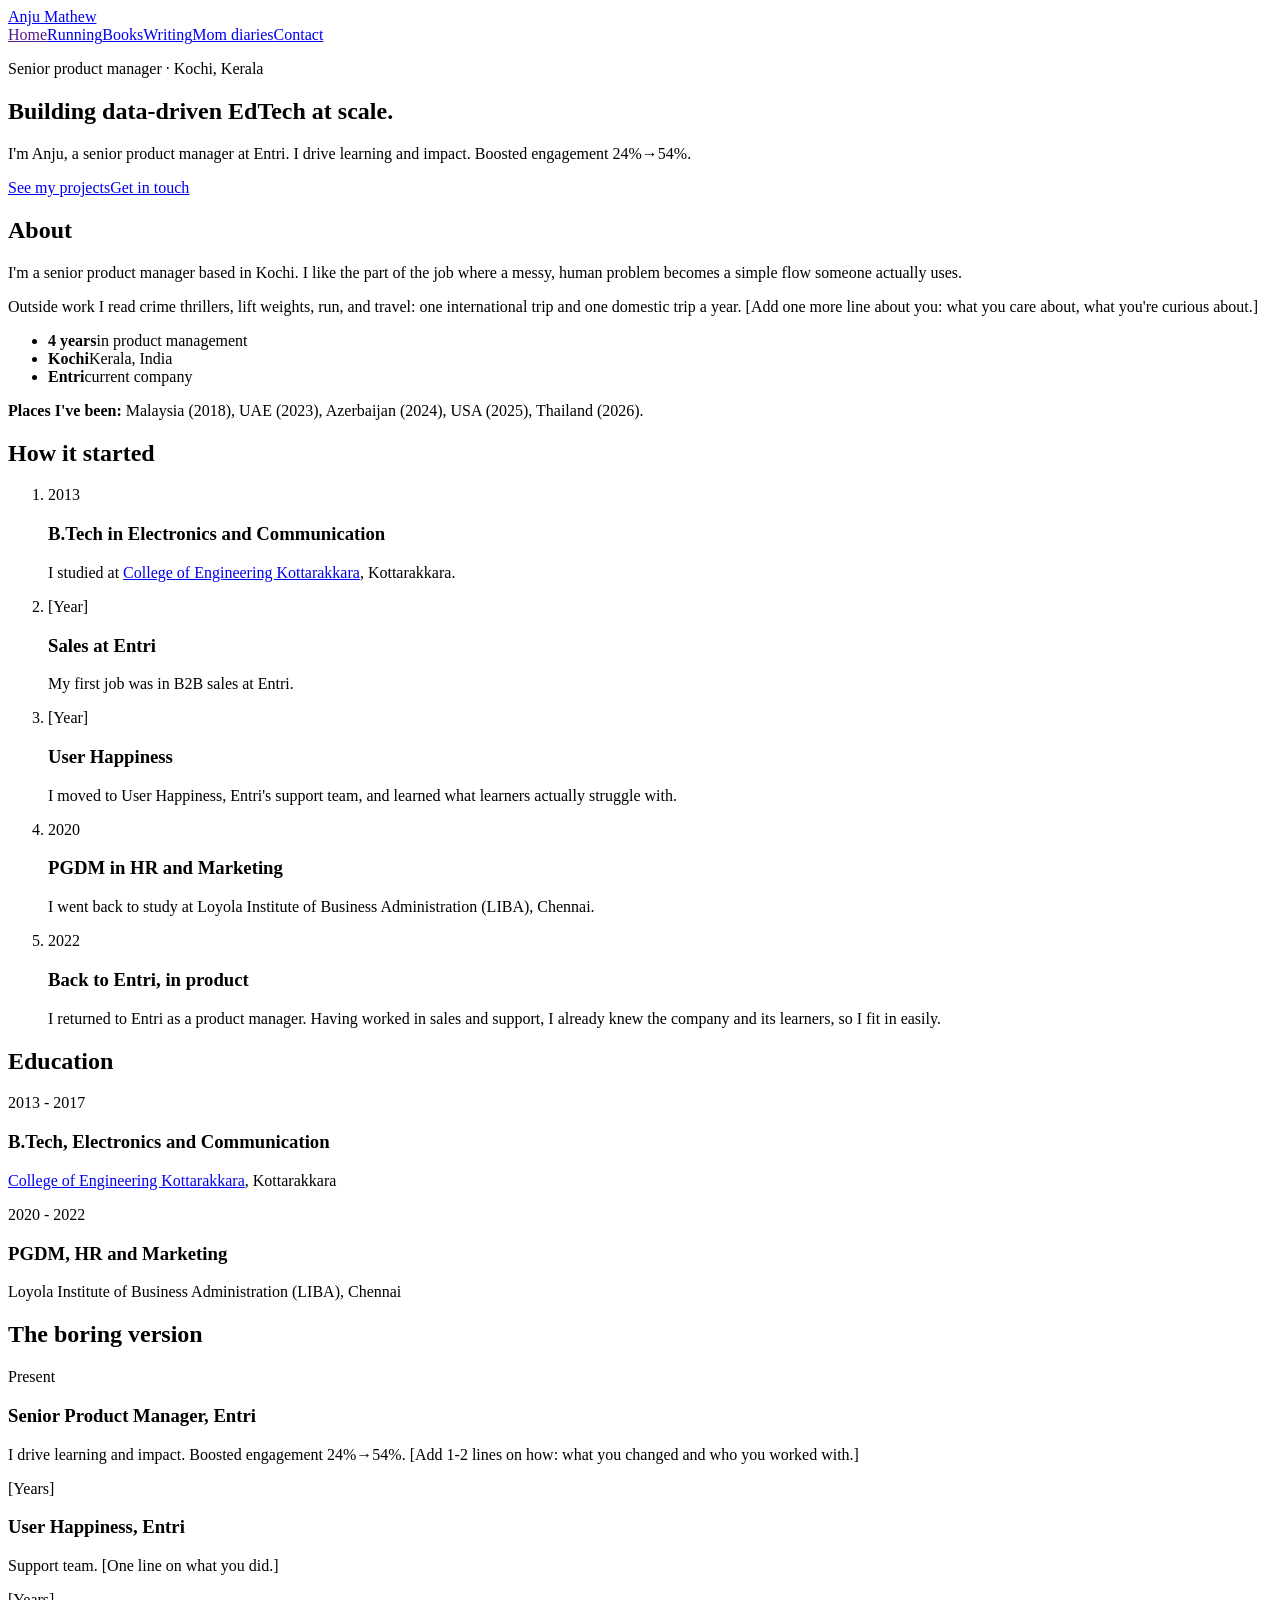
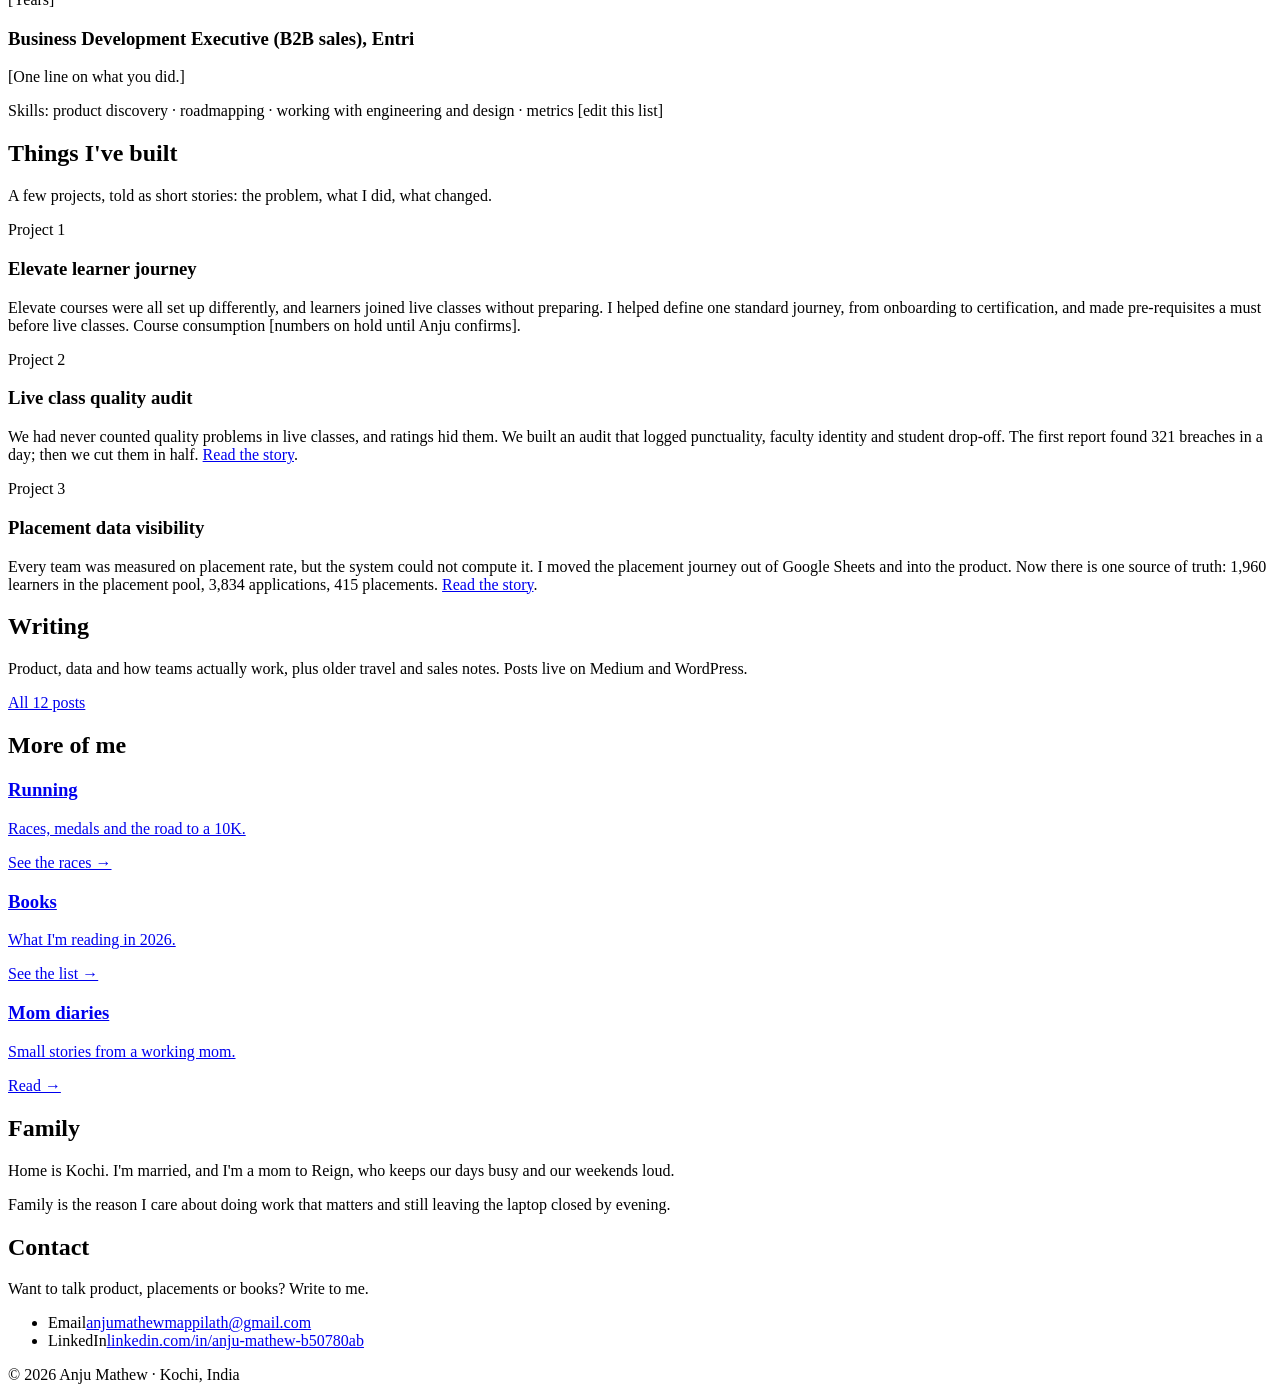
==== index.html @ 40a7db7f "Add initial HTML structure for personal website" ====
<!doctype html>
<html lang="en"><head><meta charset="utf-8">
<meta name="viewport" content="width=device-width,initial-scale=1">
<title>Anju Mathew - Product Manager, Kochi</title>
<meta name="description" content="Anju Mathew is a product manager in Kochi, Kerala, building products around career outcomes and placements.">
<link rel="stylesheet" href="style.css"></head>
<body class="home">
<header class="nav"><a class="logo" href="index.html">Anju Mathew</a>
<nav><a href="" class=on>Home</a><a href="running/">Running</a><a href="books/">Books</a><a href="writing/">Writing</a><a href="diaries/">Mom diaries</a><a href="index.html#contact">Contact</a></nav></header>
<main id="top">
<section class="hero">
<p class="eyebrow">Senior product manager &middot; Kochi, Kerala</p>
<h1>Building data-driven EdTech at scale.</h1>
<p class="lead">I'm Anju, a senior product manager at Entri. I drive learning and impact. Boosted engagement 24%→54%.</p>
<p class="cta"><a class="btn" href="#projects">See my projects</a><a class="btn ghost" href="#contact">Get in touch</a></p>
</section>

<section id="about"><h2>About</h2>
<div class="cols">
<p>I'm a senior product manager based in Kochi. I like the part of the job where a messy, human problem becomes a simple flow someone actually uses.</p>
<p>Outside work I read crime thrillers, lift weights, run, and travel: one international trip and one domestic trip a year. <span class="ph">[Add one more line about you: what you care about, what you're curious about.]</span></p>
</div>
<ul class="facts">
<li><b>4 years</b><span>in product management</span></li>
<li><b>Kochi</b><span>Kerala, India</span></li>
<li><b>Entri</b><span>current company</span></li>
</ul>
<p class="small travel"><b>Places I've been:</b> Malaysia (2018), UAE (2023), Azerbaijan (2024), USA (2025), Thailand (2026).</p></section>

<section id="story"><h2>How it started</h2>
<ol class="timeline">
<li><span class="yr">2013</span><div><h3>B.Tech in Electronics and Communication</h3><p>I studied at <a href="https://cekottarakkara.ihrd.ac.in/" target="_blank" rel="noopener">College of Engineering Kottarakkara</a>, Kottarakkara.</p></div></li>
<li><span class="yr"><span class="ph">[Year]</span></span><div><h3>Sales at Entri</h3><p>My first job was in B2B sales at Entri.</p></div></li>
<li><span class="yr"><span class="ph">[Year]</span></span><div><h3>User Happiness</h3><p>I moved to User Happiness, Entri's support team, and learned what learners actually struggle with.</p></div></li>
<li><span class="yr">2020</span><div><h3>PGDM in HR and Marketing</h3><p>I went back to study at Loyola Institute of Business Administration (LIBA), Chennai.</p></div></li>
<li><span class="yr">2022</span><div><h3>Back to Entri, in product</h3><p>I returned to Entri as a product manager. Having worked in sales and support, I already knew the company and its learners, so I fit in easily.</p></div></li>
</ol></section>

<section id="education"><h2>Education</h2>
<article class="role"><div class="when">2013 - 2017</div><div><h3>B.Tech, Electronics and Communication</h3><p><a href="https://cekottarakkara.ihrd.ac.in/" target="_blank" rel="noopener">College of Engineering Kottarakkara</a>, Kottarakkara</p></div></article>
<article class="role"><div class="when">2020 - 2022</div><div><h3>PGDM, HR and Marketing</h3><p>Loyola Institute of Business Administration (LIBA), Chennai</p></div></article>
</section>

<section id="work"><h2>The boring version</h2>
<article class="role"><div class="when">Present</div>
<div><h3>Senior Product Manager, Entri</h3>
<p>I drive learning and impact. Boosted engagement 24%→54%. <span class="ph">[Add 1-2 lines on how: what you changed and who you worked with.]</span></p></div></article>
<article class="role"><div class="when"><span class="ph">[Years]</span></div>
<div><h3>User Happiness, Entri</h3>
<p>Support team. <span class="ph">[One line on what you did.]</span></p></div></article>
<article class="role"><div class="when"><span class="ph">[Years]</span></div>
<div><h3>Business Development Executive (B2B sales), Entri</h3>
<p><span class="ph">[One line on what you did.]</span></p></div></article>
<p class="small">Skills: product discovery &middot; roadmapping &middot; working with engineering and design &middot; metrics <span class="ph">[edit this list]</span></p>
</section>

<section id="projects"><h2>Things I've built</h2><p class="intro">A few projects, told as short stories: the problem, what I did, what changed.</p>
<div class="cards">
<article class="card"><span class="tag">Project 1</span><h3>Elevate learner journey</h3><p>Elevate courses were all set up differently, and learners joined live classes without preparing. I helped define one standard journey, from onboarding to certification, and made pre-requisites a must before live classes. Course consumption <span class="ph">[numbers on hold until Anju confirms]</span>.</p></article>
<article class="card"><span class="tag">Project 2</span><h3>Live class quality audit</h3><p>We had never counted quality problems in live classes, and ratings hid them. We built an audit that logged punctuality, faculty identity and student drop-off. The first report found 321 breaches in a day; then we cut them in half. <a href="https://medium.com/entri-engineering-product-design/how-we-caught-321-quality-crimes-in-our-live-classes-and-cut-them-in-half-89ea14845d7e" target="_blank" rel="noopener">Read the story</a>.</p></article>
<article class="card"><span class="tag">Project 3</span><h3>Placement data visibility</h3><p>Every team was measured on placement rate, but the system could not compute it. I moved the placement journey out of Google Sheets and into the product. Now there is one source of truth: 1,960 learners in the placement pool, 3,834 applications, 415 placements. <a href="https://medium.com/@anju.mathew_90670/we-were-measured-on-a-number-our-system-couldnt-count-b9a42c926a13" target="_blank" rel="noopener">Read the story</a>.</p></article>
</div></section>

<section id="writing"><h2>Writing</h2><p class="intro">Product, data and how teams actually work, plus older travel and sales notes. Posts live on Medium and WordPress.</p>
<p><a class="btn" href="writing/">All 12 posts</a></p></section>

<section id="more"><h2>More of me</h2><div class="tiles">
<a class="tile t1" href="running/"><h3>Running</h3><p>Races, medals and the road to a 10K.</p><span>See the races &rarr;</span></a>
<a class="tile t2" href="books/"><h3>Books</h3><p>What I'm reading in 2026.</p><span>See the list &rarr;</span></a>
<a class="tile t3" href="diaries/"><h3>Mom diaries</h3><p>Small stories from a working mom.</p><span>Read &rarr;</span></a>
</div></section>

<section id="family"><h2>Family</h2>
<div class="cols">
<p>Home is Kochi. I'm married, and I'm a mom to Reign, who keeps our days busy and our weekends loud.</p>
<p>Family is the reason I care about doing work that matters and still leaving the laptop closed by evening.</p>
</div></section>

<section id="contact"><h2>Contact</h2>
<p>Want to talk product, placements or books? Write to me.</p>
<ul class="links">
<li><span>Email</span><a href="mailto:anjumathewmappilath@gmail.com">anjumathewmappilath@gmail.com</a></li>
<li><span>LinkedIn</span><a href="https://www.linkedin.com/in/anju-mathew-b50780ab" target="_blank" rel="noopener">linkedin.com/in/anju-mathew-b50780ab</a></li>
</ul></section>
</main>
<footer>&copy; 2026 Anju Mathew &middot; Kochi, India</footer>
</body></html>
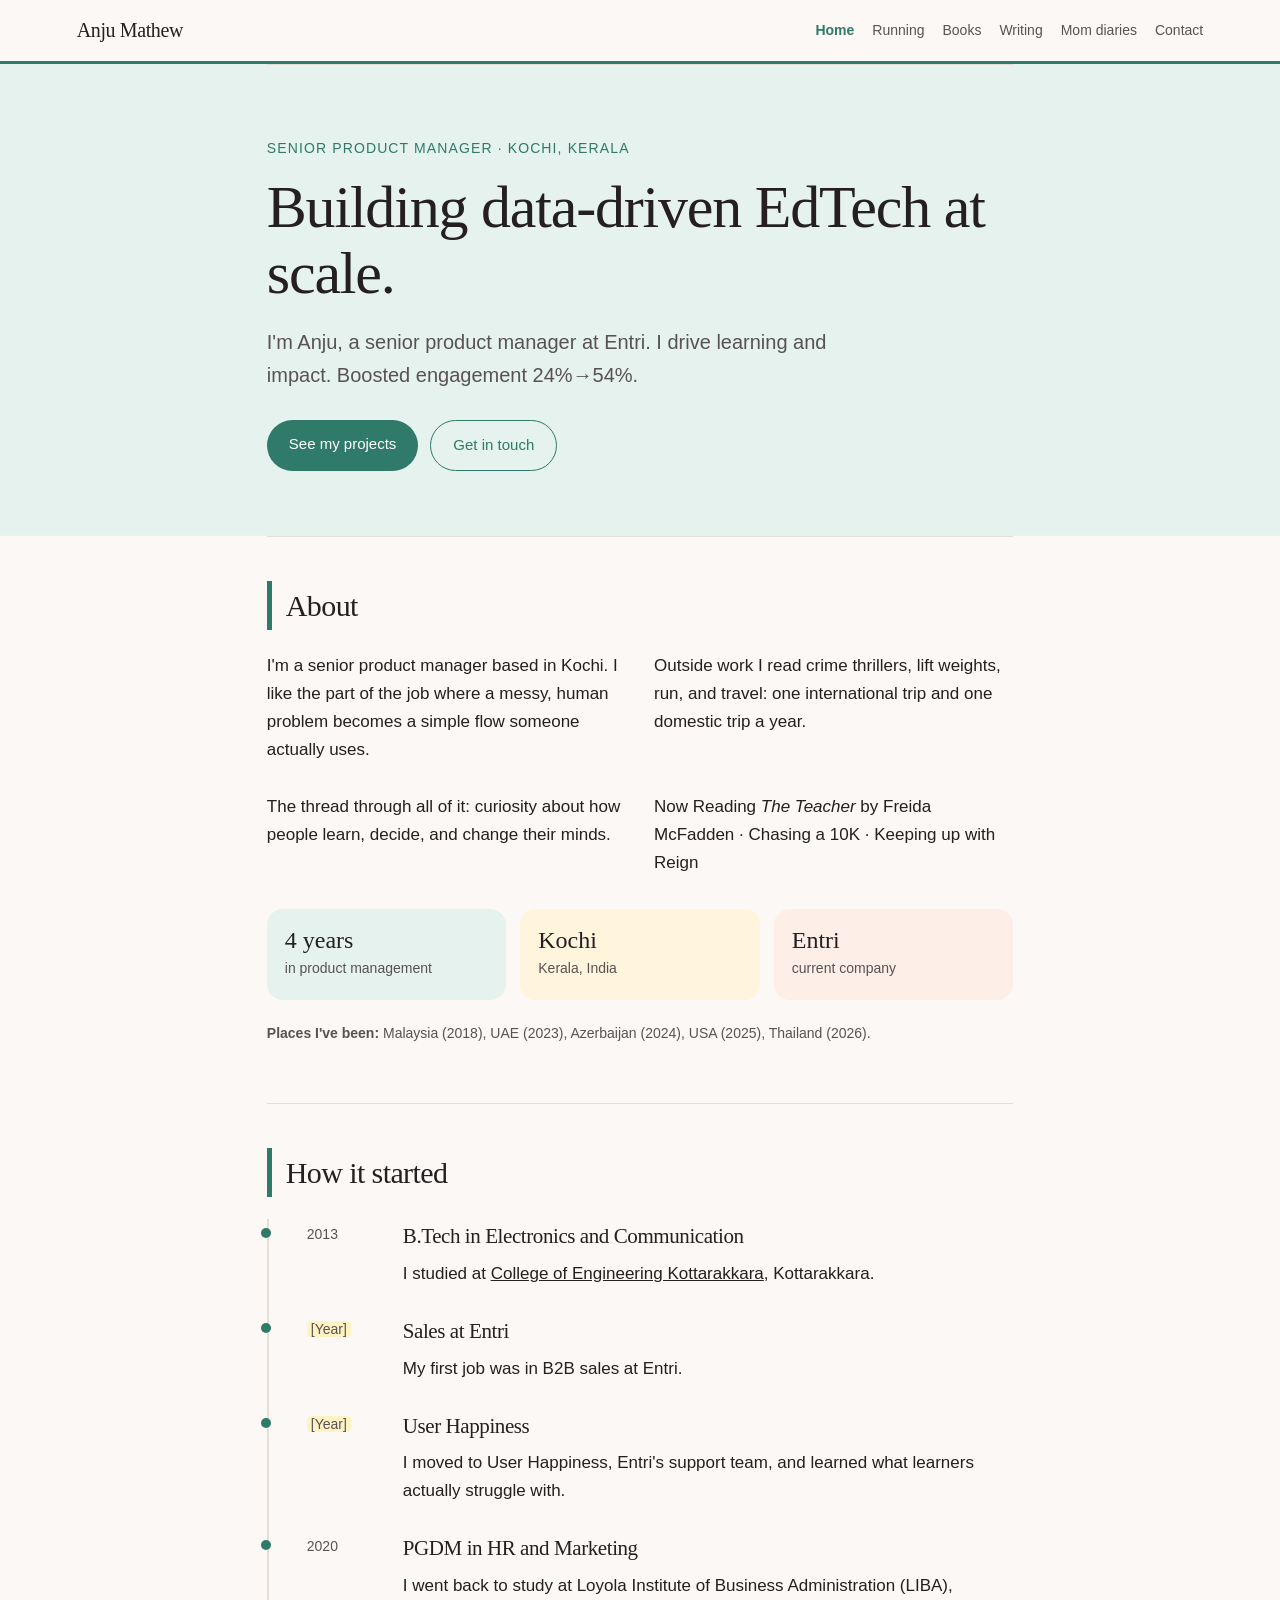
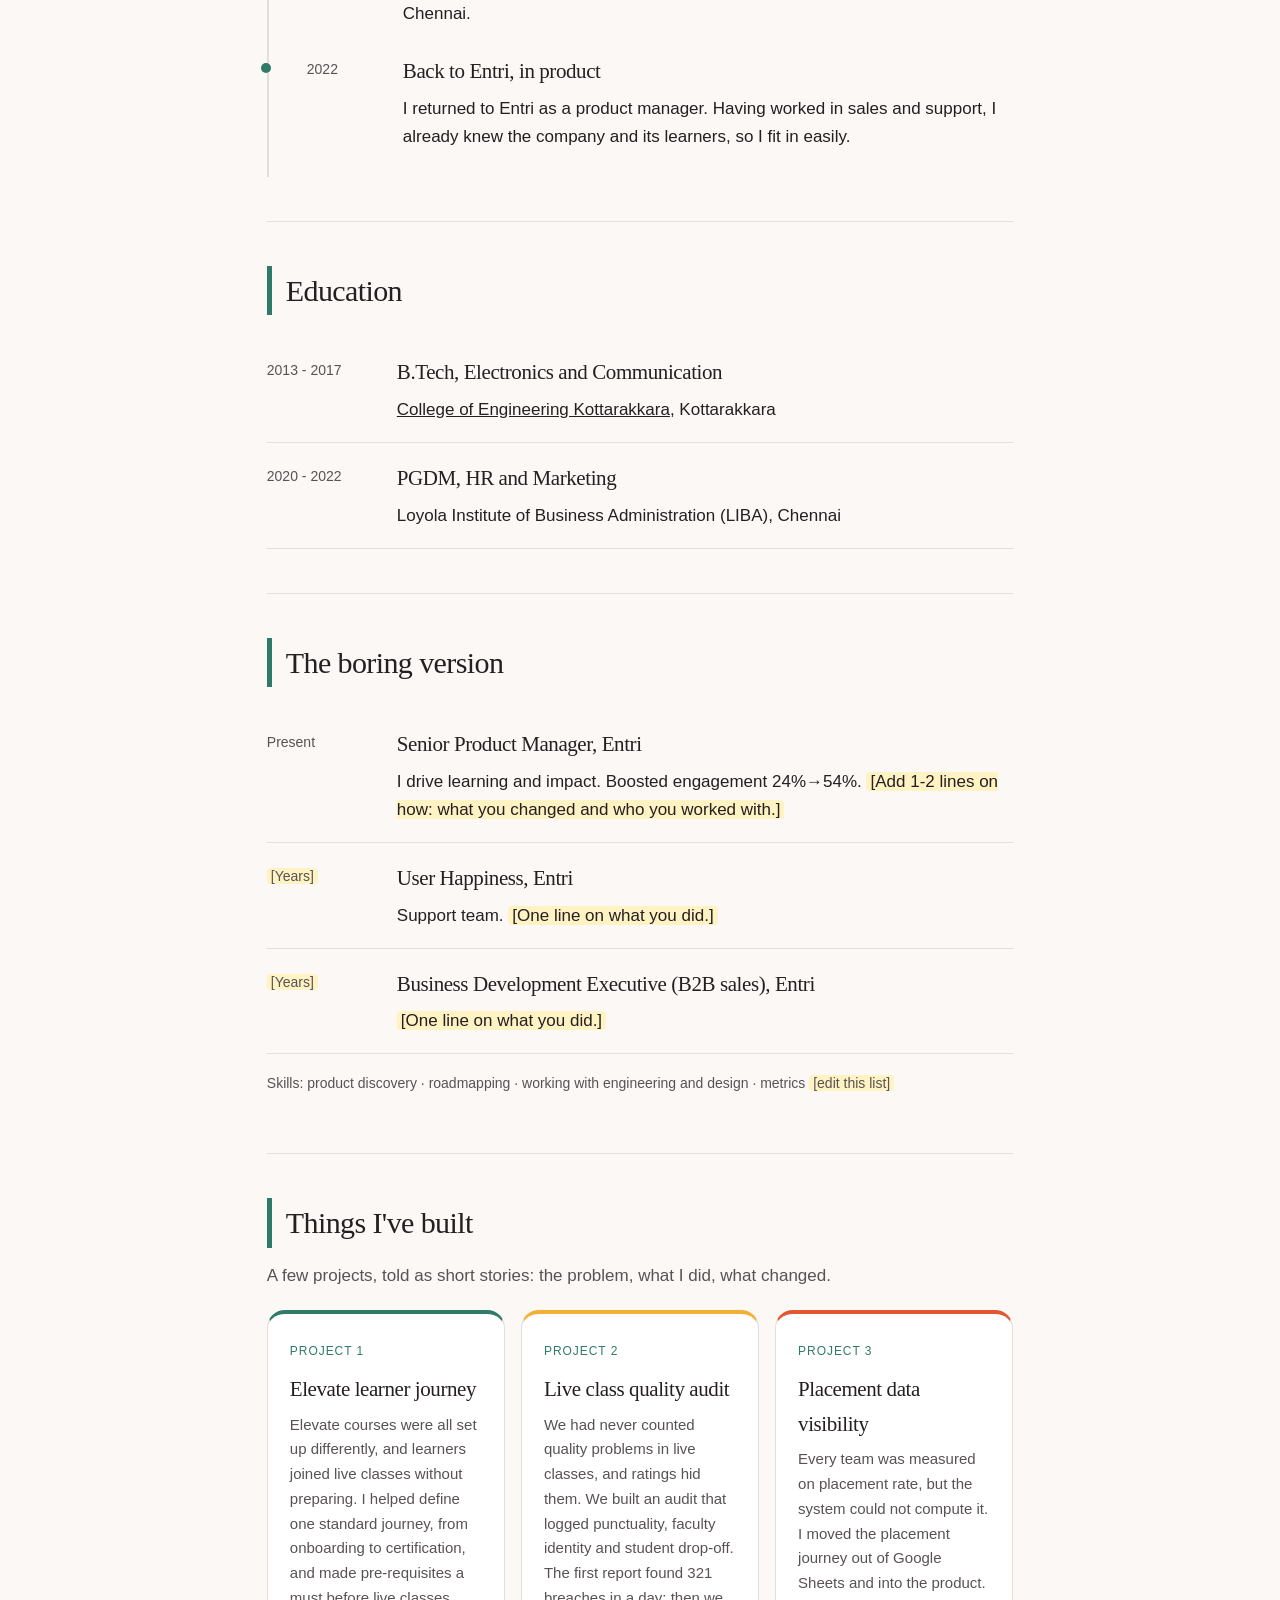
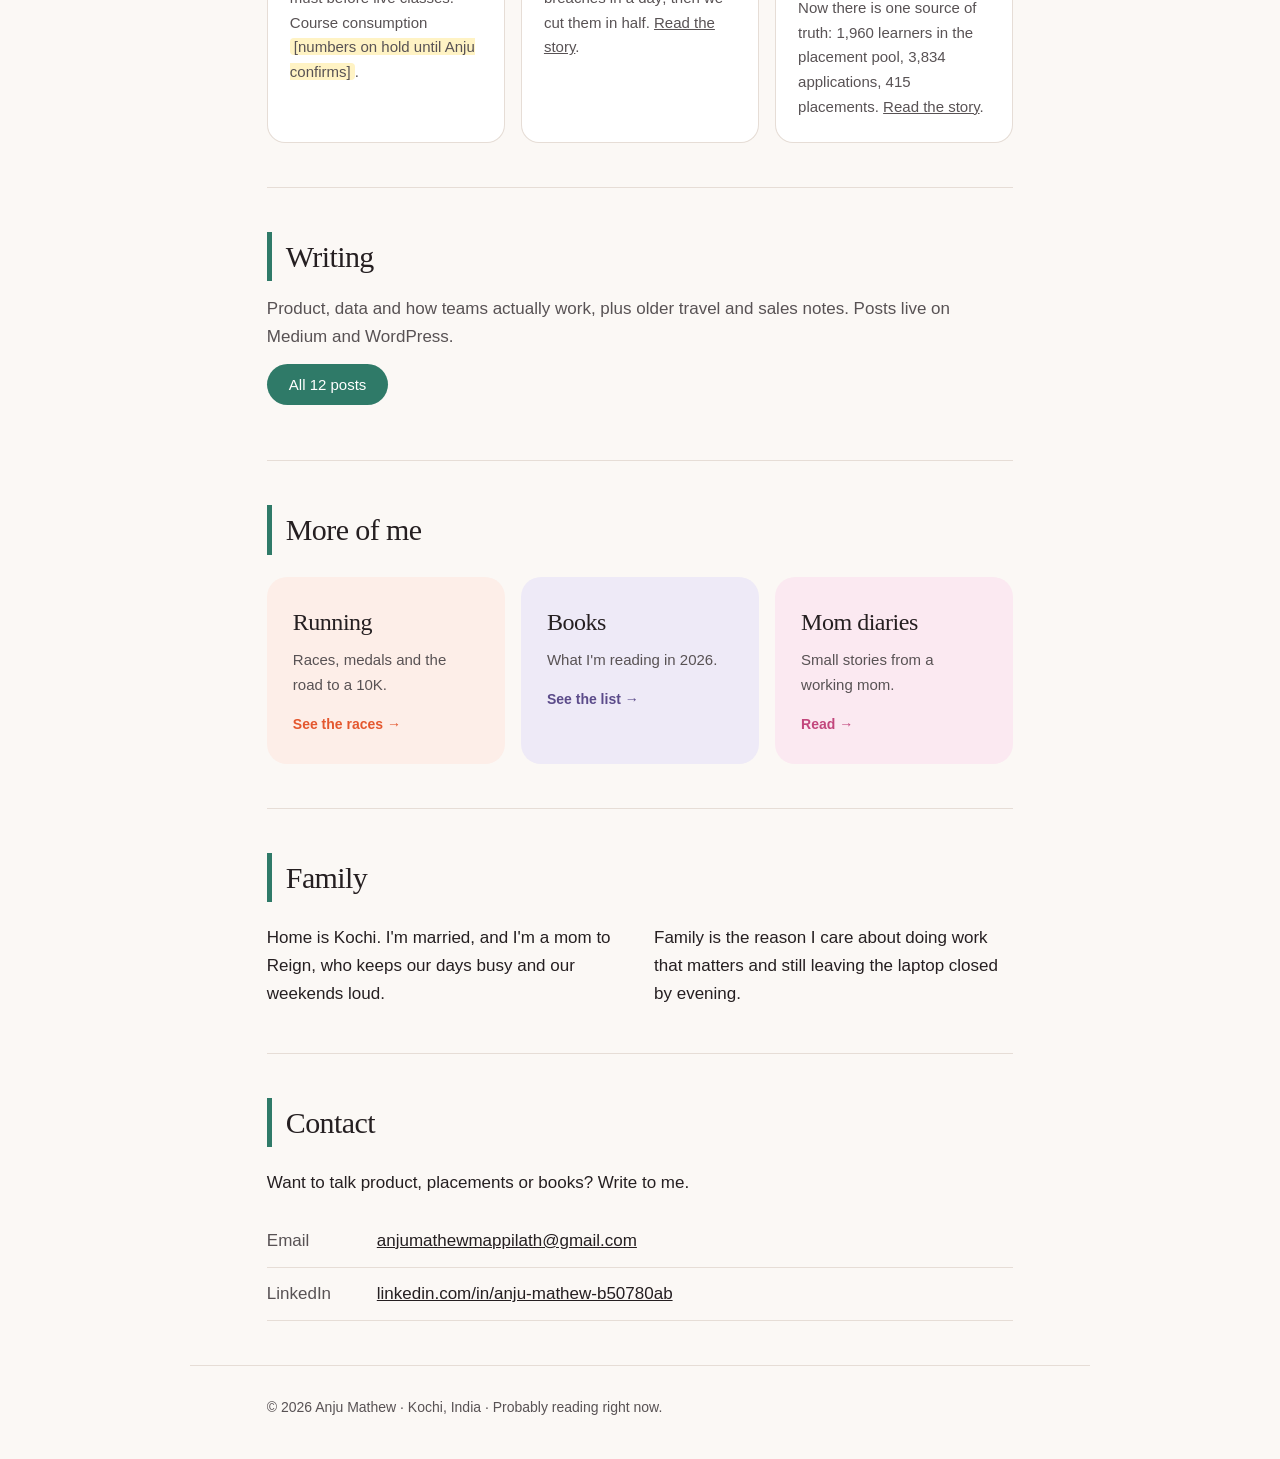
==== commit cfc9d1bb: "Update about section and footer in index.html" ====
--- a/index.html
+++ b/index.html
@@ -18,7 +18,9 @@
 <section id="about"><h2>About</h2>
 <div class="cols">
 <p>I'm a senior product manager based in Kochi. I like the part of the job where a messy, human problem becomes a simple flow someone actually uses.</p>
-<p>Outside work I read crime thrillers, lift weights, run, and travel: one international trip and one domestic trip a year. <span class="ph">[Add one more line about you: what you care about, what you're curious about.]</span></p>
+<p>Outside work I read crime thrillers, lift weights, run, and travel: one international trip and one domestic trip a year.</p>
+<p>The thread through all of it: curiosity about how people learn, decide, and change their minds.</p>
+<p class="now"><span>Now</span> Reading <em>The Teacher</em> by Freida McFadden &middot; Chasing a 10K &middot; Keeping up with Reign</p>
 </div>
 <ul class="facts">
 <li><b>4 years</b><span>in product management</span></li>
@@ -83,5 +85,5 @@
 <li><span>LinkedIn</span><a href="https://www.linkedin.com/in/anju-mathew-b50780ab" target="_blank" rel="noopener">linkedin.com/in/anju-mathew-b50780ab</a></li>
 </ul></section>
 </main>
-<footer>&copy; 2026 Anju Mathew &middot; Kochi, India</footer>
+<footer>&copy; 2026 Anju Mathew &middot; Kochi, India &middot; Probably reading right now.</footer>
 </body></html>
--- a/style.css
+++ b/style.css
@@ -0,0 +1,100 @@
+:root{--ink:#251f21;--ink2:#585254;--bg:#fbf8f5;--sand:#f1e9e3;--accent:#2f7a68;--line:#e6ddd6}
+*{box-sizing:border-box}html{scroll-behavior:smooth}
+body{margin:0;background:var(--bg);color:var(--ink);font:17px/1.65 -apple-system,"Segoe UI",Helvetica,Arial,sans-serif}
+h1,h2,h3,.logo{font-family:Georgia,"Times New Roman",serif;font-weight:400;letter-spacing:-.02em}
+a{color:inherit}
+.nav{position:sticky;top:0;background:rgba(251,248,245,.92);backdrop-filter:blur(8px);display:flex;justify-content:space-between;align-items:center;gap:12px;flex-wrap:wrap;padding:14px 6vw;border-bottom:1px solid var(--line);z-index:5}
+.logo{font-size:20px;text-decoration:none}
+.nav nav{display:flex;gap:18px;flex-wrap:wrap;font-size:14px}.nav nav a{text-decoration:none;color:var(--ink2)}.nav nav a:hover{color:var(--accent)}
+main,footer{max-width:900px;margin:0 auto;padding:0 6vw}
+.hero{padding:72px 0 48px}
+.eyebrow{color:var(--accent);font-size:14px;letter-spacing:.08em;text-transform:uppercase;margin:0 0 14px}
+h1{font-size:clamp(34px,6.5vw,60px);line-height:1.1;margin:0 0 20px}
+.lead{font-size:20px;color:var(--ink2);max-width:620px}
+.cta{display:flex;gap:12px;flex-wrap:wrap;margin-top:28px}
+.btn{background:var(--ink);color:#fff;text-decoration:none;padding:12px 22px;border-radius:999px;font-size:15px}
+.btn.ghost{background:transparent;color:var(--ink);border:1px solid var(--ink)}
+section{padding:44px 0;border-top:1px solid var(--line)}
+h2{font-size:30px;margin:0 0 22px}h3{font-size:21px;margin:0 0 6px}
+.cols{display:grid;grid-template-columns:1fr 1fr;gap:28px}.cols p{margin:0}
+.facts{list-style:none;padding:0;margin:32px 0 0;display:grid;grid-template-columns:repeat(3,1fr);gap:14px}
+.facts li{background:var(--sand);border-radius:16px;padding:18px}.facts b{display:block;font:400 24px Georgia,serif}.facts span{color:var(--ink2);font-size:14px}
+.role{display:grid;grid-template-columns:110px 1fr;gap:20px;padding:18px 0;border-bottom:1px solid var(--line)}
+.when{color:var(--ink2);font-size:14px;padding-top:4px}.role p{margin:0}
+.small{font-size:14px;color:var(--ink2);margin-top:18px}
+.cards{display:grid;grid-template-columns:repeat(3,1fr);gap:16px}
+.card{background:#fff;border:1px solid var(--line);border-radius:18px;padding:22px}
+.tag{font-size:12px;color:var(--accent);text-transform:uppercase;letter-spacing:.08em}.card h3{margin-top:8px}.card p{margin:0;color:var(--ink2);font-size:15px}
+.links{list-style:none;padding:0;margin:18px 0 0}.links li{display:flex;gap:20px;padding:12px 0;border-bottom:1px solid var(--line)}.links li span:first-child{width:90px;color:var(--ink2)}
+.ph{background:#fff3c4;border-radius:4px;padding:0 4px}
+footer{padding-top:30px;padding-bottom:40px;color:var(--ink2);font-size:14px;border-top:1px solid var(--line)}
+@media(max-width:720px){.cols,.cards,.facts{grid-template-columns:1fr}.role{grid-template-columns:1fr;gap:4px}body{font-size:16px}}
+
+.timeline{list-style:none;margin:0;padding:0 0 0 18px;border-left:2px solid var(--line)}
+.timeline li{position:relative;display:grid;grid-template-columns:80px 1fr;gap:16px;padding:0 0 26px 20px}
+.timeline li:before{content:"";position:absolute;left:-26px;top:9px;width:10px;height:10px;border-radius:50%;background:var(--accent)}
+.yr{color:var(--ink2);font-size:14px;padding-top:4px}.timeline p{margin:0}.intro{color:var(--ink2);margin:-8px 0 20px}
+@media(max-width:720px){.timeline li{grid-template-columns:1fr;gap:2px}}
+.post{padding:18px 0;border-bottom:1px solid var(--line)}.post time{font-size:13px;color:var(--ink2)}.post p{margin:0}
+.sub{margin:28px 0 8px}
+.travel{margin-top:22px}
+
+.posts{list-style:none;padding:0;margin:0 0 20px;display:grid;gap:12px}.posts a{display:block;background:#fff;border:1px solid var(--line);border-radius:18px;padding:18px 22px;text-decoration:none;color:inherit}.posts a:hover{border-color:var(--accent)}.posts h3{margin:4px 0 6px}.posts p{margin:0 0 8px}
+
+/* v2 colour */
+:root{--coral:#e4572e;--coral-bg:#fdeee8;--plum:#5b4b8a;--plum-bg:#eeeaf7;--sun:#f2b134;--sun-bg:#fff4dc;--teal:#2f7a68;--teal-bg:#e5f2ee}
+body.running{--accent:var(--coral);--tint:var(--coral-bg)}
+body.pg-books{--accent:var(--plum);--tint:var(--plum-bg)}
+body.diaries{--accent:#c2467c;--tint:#fbe9f1}
+body.writing{--accent:#2b6cb0;--tint:#e6f0fa}
+body.home{--tint:var(--teal-bg)}
+.nav{border-bottom:3px solid var(--accent)}
+.nav nav a.on{color:var(--accent);font-weight:600}
+.hero,.pagehero{background:var(--tint);box-shadow:0 0 0 100vmax var(--tint);clip-path:inset(0 -100vmax)}
+.hero{padding:72px 0 48px}.pagehero{padding:56px 0 36px}
+.booklist .rev{color:var(--ink)!important;font-style:italic;margin-top:8px!important}
+.booklist .book h3 a{text-decoration:none}.booklist .book h3 a:hover{color:var(--accent)}
+.pagehero h1{margin:0 0 12px}
+.btn{background:var(--accent)}.btn.ghost{background:transparent;color:var(--accent);border-color:var(--accent)}
+h2{border-left:5px solid var(--accent);padding-left:14px}
+.facts li:nth-child(1){background:var(--teal-bg)}.facts li:nth-child(2){background:var(--sun-bg)}.facts li:nth-child(3){background:var(--coral-bg)}
+.cards .card{border-top:4px solid var(--accent)}
+.cards .card:nth-child(2){border-top-color:var(--sun)}.cards .card:nth-child(3){border-top-color:var(--coral)}
+.tiles{display:grid;grid-template-columns:repeat(3,1fr);gap:16px}
+.tile{display:block;border-radius:20px;padding:26px;text-decoration:none;color:var(--ink);min-height:150px}
+.tile h3{font-size:24px;margin:0 0 6px}.tile p{margin:0 0 12px;color:var(--ink2);font-size:15px}.tile span{font-size:14px;font-weight:600}
+.tile.t1{background:var(--coral-bg)}.tile.t1 span{color:var(--coral)}
+.tile.t2{background:var(--plum-bg)}.tile.t2 span{color:var(--plum)}
+.tile.t3{background:#fbe9f1}.tile.t3 span{color:#c2467c}
+.tile.t4{background:#e6f0fa}.tile.t4 span{color:#2b6cb0}
+.tile:hover{transform:translateY(-2px);box-shadow:0 6px 18px rgba(0,0,0,.08)}
+.photos{display:grid;grid-template-columns:repeat(3,minmax(0,1fr));gap:14px}
+.photo{aspect-ratio:4/3;border-radius:16px;background:repeating-linear-gradient(45deg,var(--tint),var(--tint) 12px,#fff 12px,#fff 24px);border:2px dashed var(--accent);display:flex;align-items:center;justify-content:center;text-align:center;padding:12px;color:var(--ink2);font-size:14px}
+.medals{display:grid;grid-template-columns:repeat(3,1fr);gap:14px}
+.medal{background:#fff;border:1px solid var(--line);border-radius:50% 50% 18px 18px / 30% 30% 18px 18px;padding:28px 18px;text-align:center}
+.medal b{display:block;font:400 30px Georgia,serif;color:var(--accent)}
+.booklist{list-style:none;padding:0;margin:0;display:grid;grid-template-columns:repeat(3,1fr);gap:16px}
+.book{background:#fff;border:1px solid var(--line);border-top:6px solid var(--accent);border-radius:14px;padding:20px;min-height:170px}
+.book:nth-child(3n+2){border-top-color:var(--sun)}.book:nth-child(3n){border-top-color:var(--coral)}
+.book h3{font-size:19px}.book p{margin:4px 0;color:var(--ink2);font-size:14px}
+.stat{display:inline-block;background:var(--tint);color:var(--accent);border-radius:999px;padding:4px 14px;font-size:14px;margin:0 8px 8px 0}
+@media(max-width:720px){.tiles,.photos,.medals,.booklist{grid-template-columns:1fr}}
+/* photos real */
+.photo.real{background:none;border:none;padding:0;display:block;aspect-ratio:auto}
+.photo.real img{width:100%;border-radius:16px;display:block;aspect-ratio:4/5;object-fit:cover}
+.photo.real .cap{font-size:13px;color:var(--ink2);margin-top:6px}
+/* book covers */
+.book .cov{display:block;margin:0 0 12px}
+.book .cov img{width:104px;height:auto;border-radius:8px;box-shadow:0 3px 10px rgba(0,0,0,.18);transition:transform .15s}
+.book .cov:hover img{transform:scale(1.04)}
+.lead2{color:var(--ink2);margin:-6px 0 16px;font-size:15px}
+/* recommend form */
+.recform{background:#fff;border:1px solid var(--line);border-radius:14px;padding:20px;display:grid;gap:14px;max-width:640px}
+.recform .frow{display:grid;grid-template-columns:1fr 1fr;gap:14px}
+.recform label{display:grid;gap:6px;font-size:14px;font-weight:600;color:var(--ink)}
+.recform .opt{font-weight:400;color:var(--ink2)}
+.recform input{font:inherit;font-weight:400;padding:10px 12px;border:1px solid var(--line);border-radius:10px;background:#fff}
+.recform input:focus{outline:2px solid var(--accent);outline-offset:1px}
+.recform .btn{justify-self:start;border:0;cursor:pointer;font:inherit}
+.sent{display:none;background:var(--tint);border:1px solid var(--line);border-radius:14px;padding:18px 20px;max-width:640px}
+@media(max-width:560px){.recform .frow{grid-template-columns:1fr}}
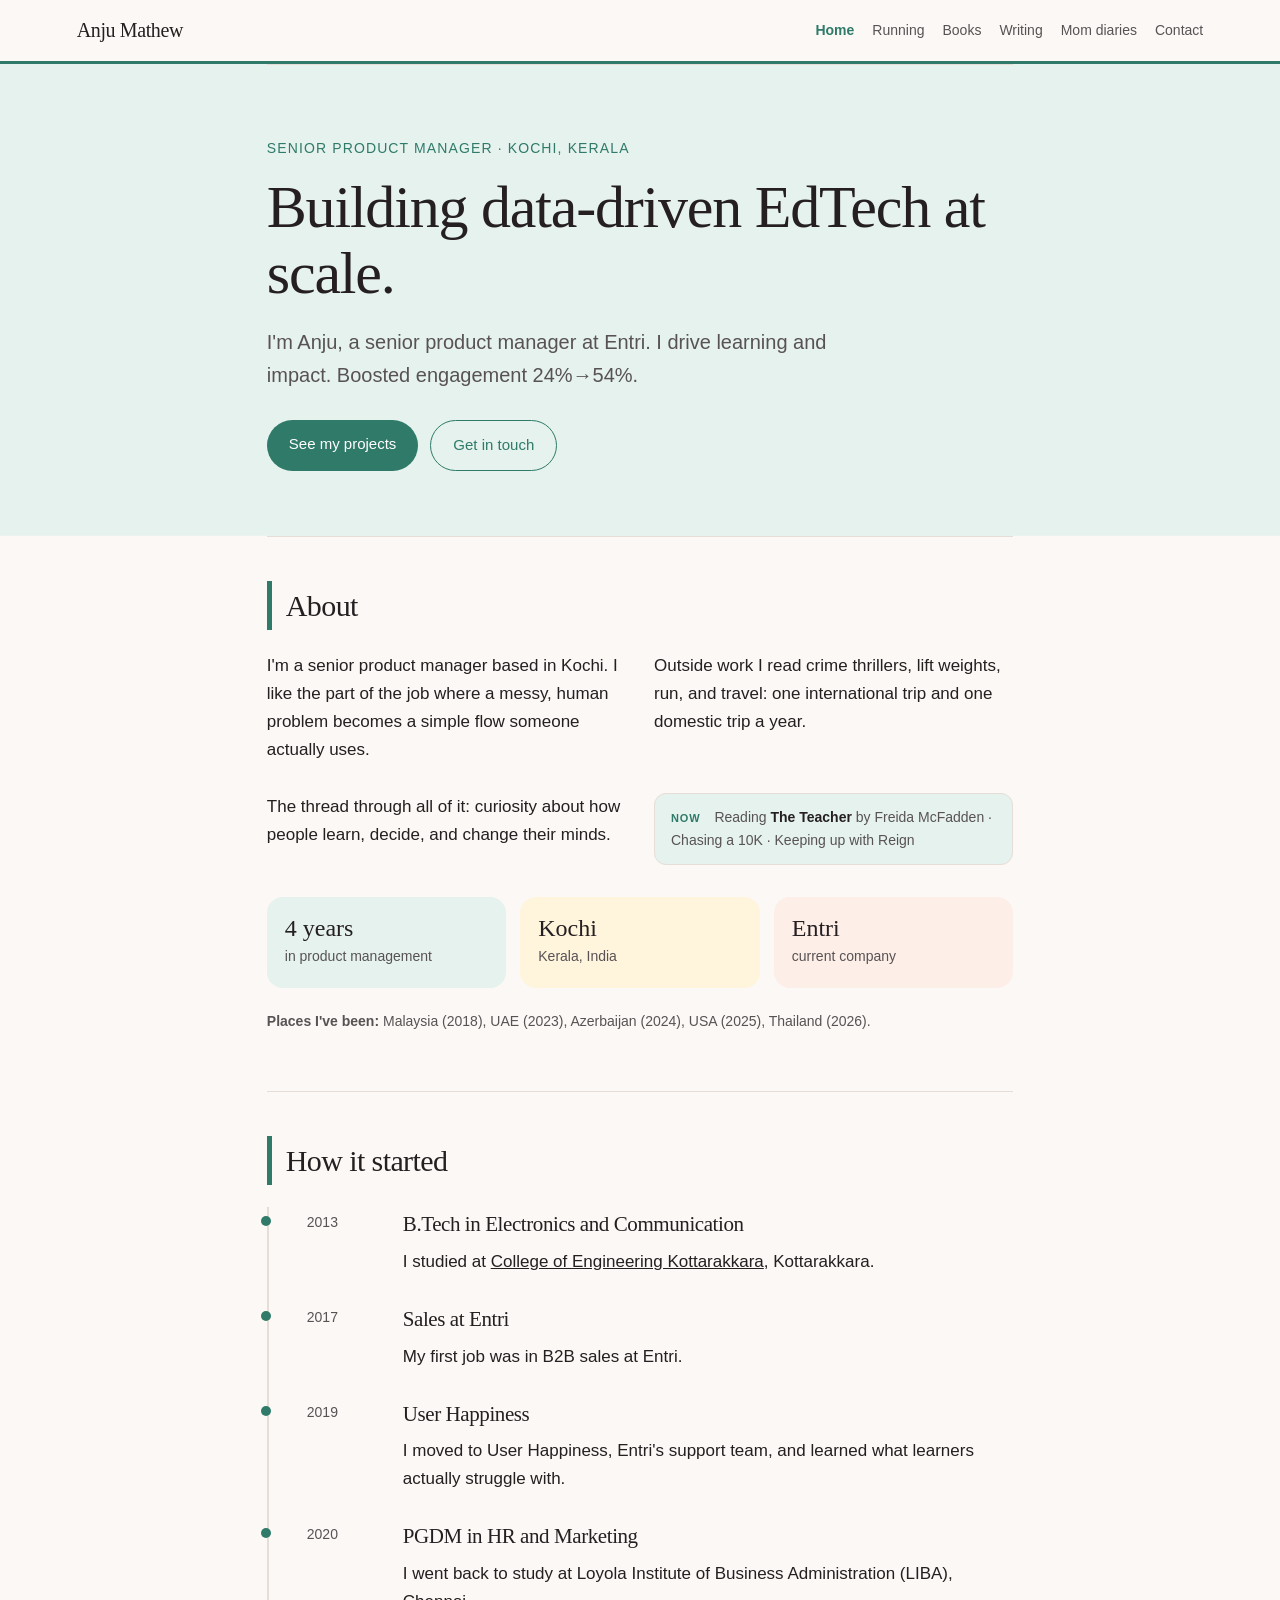
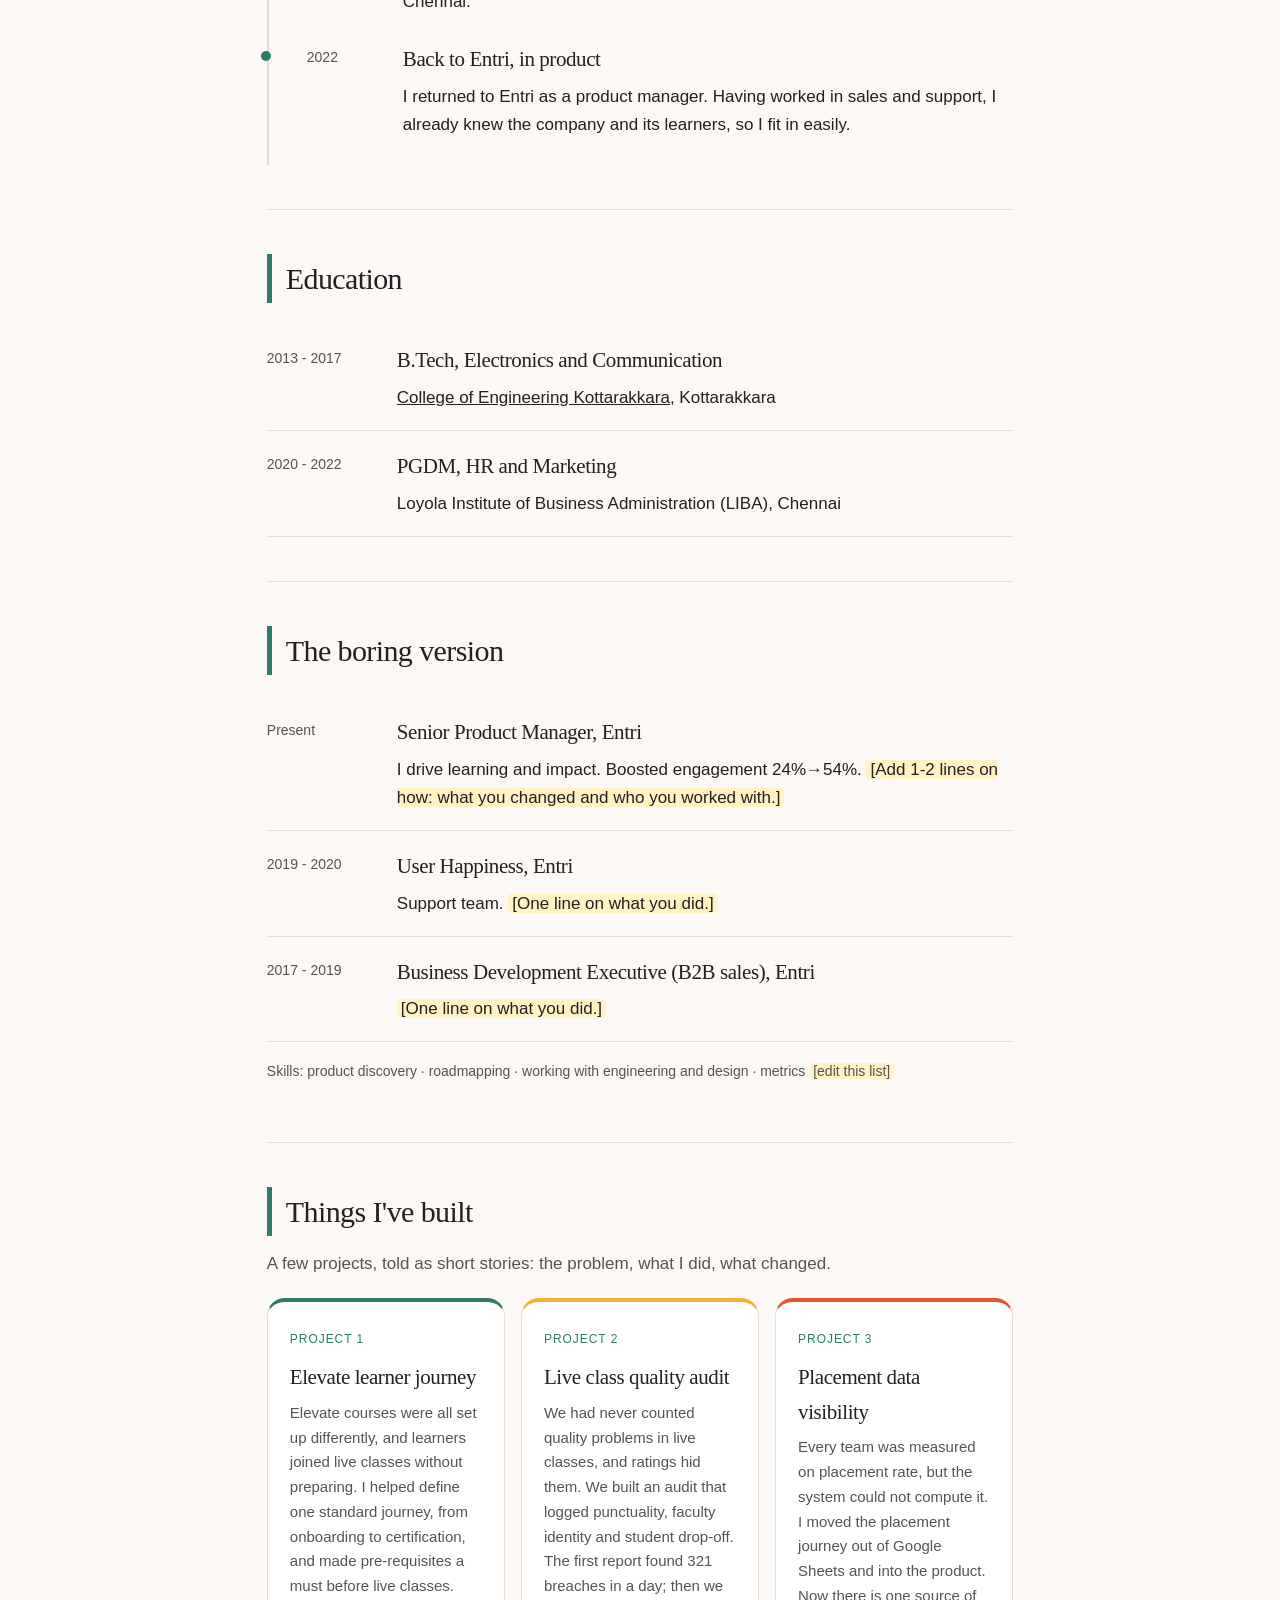
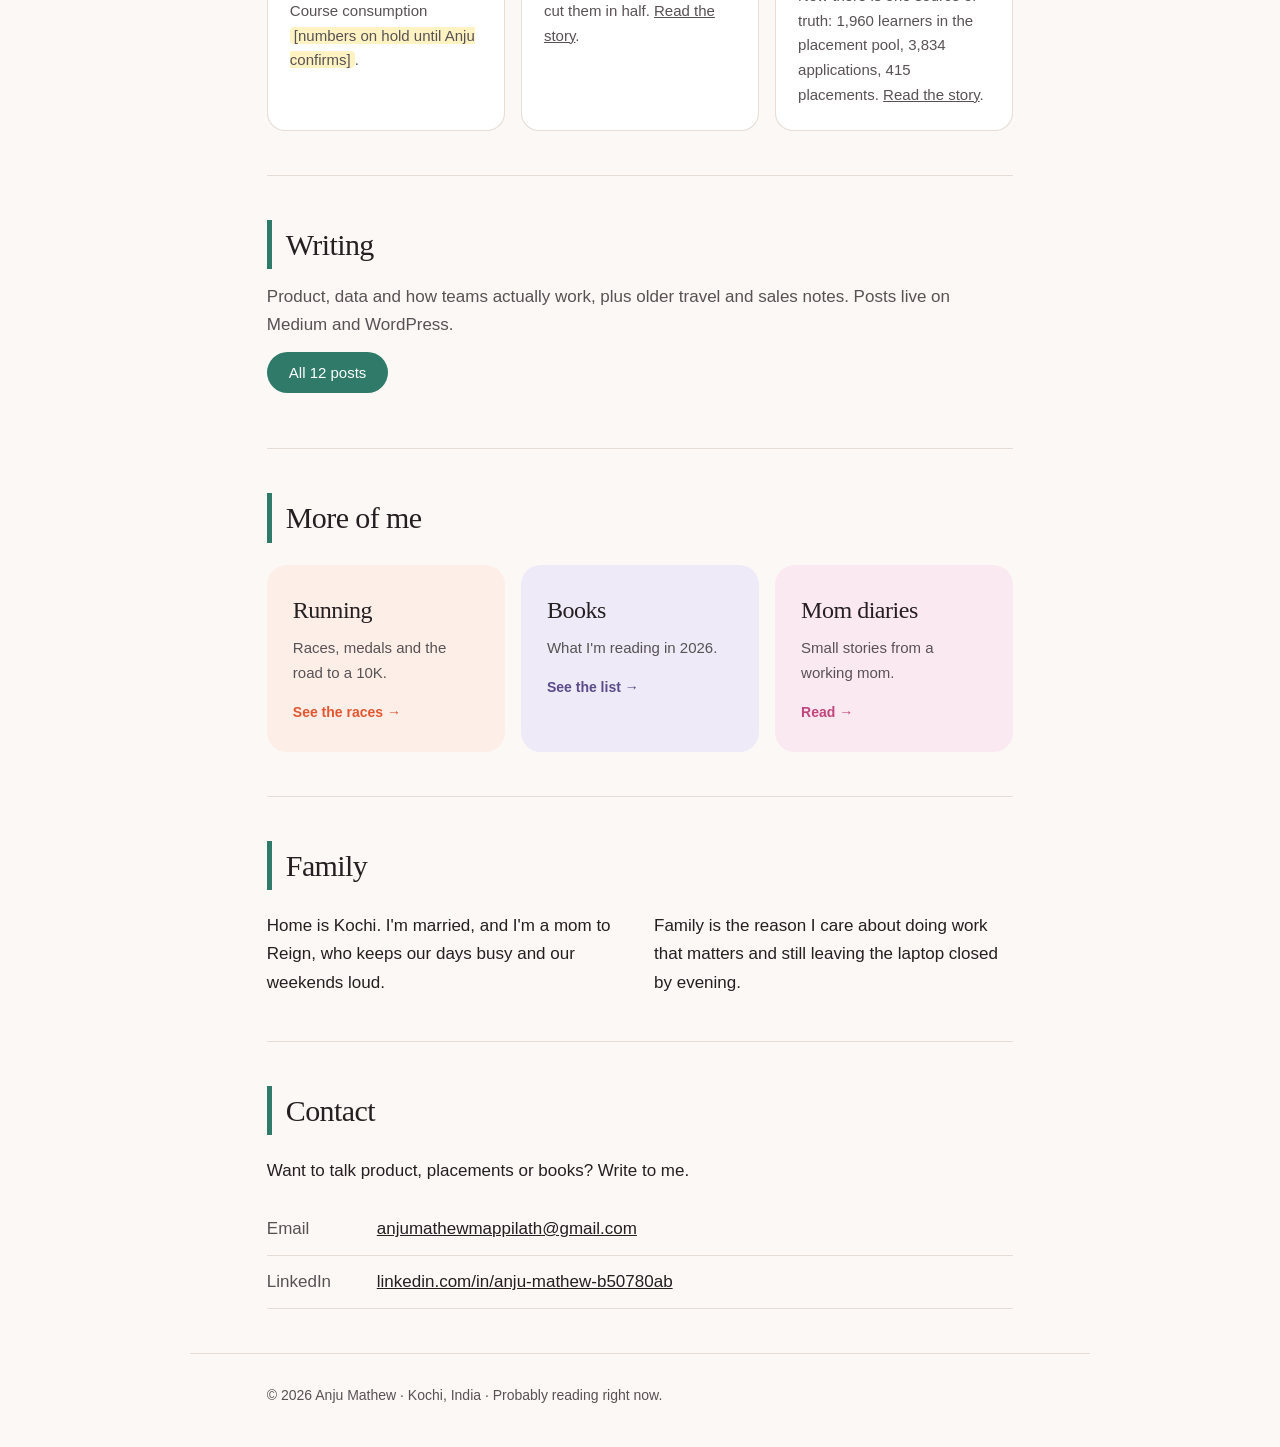
==== commit da1d1b45: "Update work experience and timeline in index.html" ====
--- a/index.html
+++ b/index.html
@@ -32,8 +32,8 @@
 <section id="story"><h2>How it started</h2>
 <ol class="timeline">
 <li><span class="yr">2013</span><div><h3>B.Tech in Electronics and Communication</h3><p>I studied at <a href="https://cekottarakkara.ihrd.ac.in/" target="_blank" rel="noopener">College of Engineering Kottarakkara</a>, Kottarakkara.</p></div></li>
-<li><span class="yr"><span class="ph">[Year]</span></span><div><h3>Sales at Entri</h3><p>My first job was in B2B sales at Entri.</p></div></li>
-<li><span class="yr"><span class="ph">[Year]</span></span><div><h3>User Happiness</h3><p>I moved to User Happiness, Entri's support team, and learned what learners actually struggle with.</p></div></li>
+<li><span class="yr">2017</span><div><h3>Sales at Entri</h3><p>My first job was in B2B sales at Entri.</p></div></li>
+<li><span class="yr">2019</span><div><h3>User Happiness</h3><p>I moved to User Happiness, Entri's support team, and learned what learners actually struggle with.</p></div></li>
 <li><span class="yr">2020</span><div><h3>PGDM in HR and Marketing</h3><p>I went back to study at Loyola Institute of Business Administration (LIBA), Chennai.</p></div></li>
 <li><span class="yr">2022</span><div><h3>Back to Entri, in product</h3><p>I returned to Entri as a product manager. Having worked in sales and support, I already knew the company and its learners, so I fit in easily.</p></div></li>
 </ol></section>
@@ -47,10 +47,10 @@
 <article class="role"><div class="when">Present</div>
 <div><h3>Senior Product Manager, Entri</h3>
 <p>I drive learning and impact. Boosted engagement 24%→54%. <span class="ph">[Add 1-2 lines on how: what you changed and who you worked with.]</span></p></div></article>
-<article class="role"><div class="when"><span class="ph">[Years]</span></div>
+<article class="role"><div class="when">2019 - 2020</div>
 <div><h3>User Happiness, Entri</h3>
 <p>Support team. <span class="ph">[One line on what you did.]</span></p></div></article>
-<article class="role"><div class="when"><span class="ph">[Years]</span></div>
+<article class="role"><div class="when">2017 - 2019</div>
 <div><h3>Business Development Executive (B2B sales), Entri</h3>
 <p><span class="ph">[One line on what you did.]</span></p></div></article>
 <p class="small">Skills: product discovery &middot; roadmapping &middot; working with engineering and design &middot; metrics <span class="ph">[edit this list]</span></p>
--- a/style.css
+++ b/style.css
@@ -98,3 +98,7 @@
 .recform .btn{justify-self:start;border:0;cursor:pointer;font:inherit}
 .sent{display:none;background:var(--tint);border:1px solid var(--line);border-radius:14px;padding:18px 20px;max-width:640px}
 @media(max-width:560px){.recform .frow{grid-template-columns:1fr}}
+/* now strip */
+.now{background:var(--tint);border:1px solid var(--line);border-radius:12px;padding:12px 16px;font-size:14px;color:var(--ink2);margin-top:12px}
+.now span{display:inline-block;margin-right:10px;font-weight:700;text-transform:uppercase;letter-spacing:.08em;font-size:11px;color:var(--accent)}
+.now em{font-style:normal;font-weight:600;color:var(--ink)}
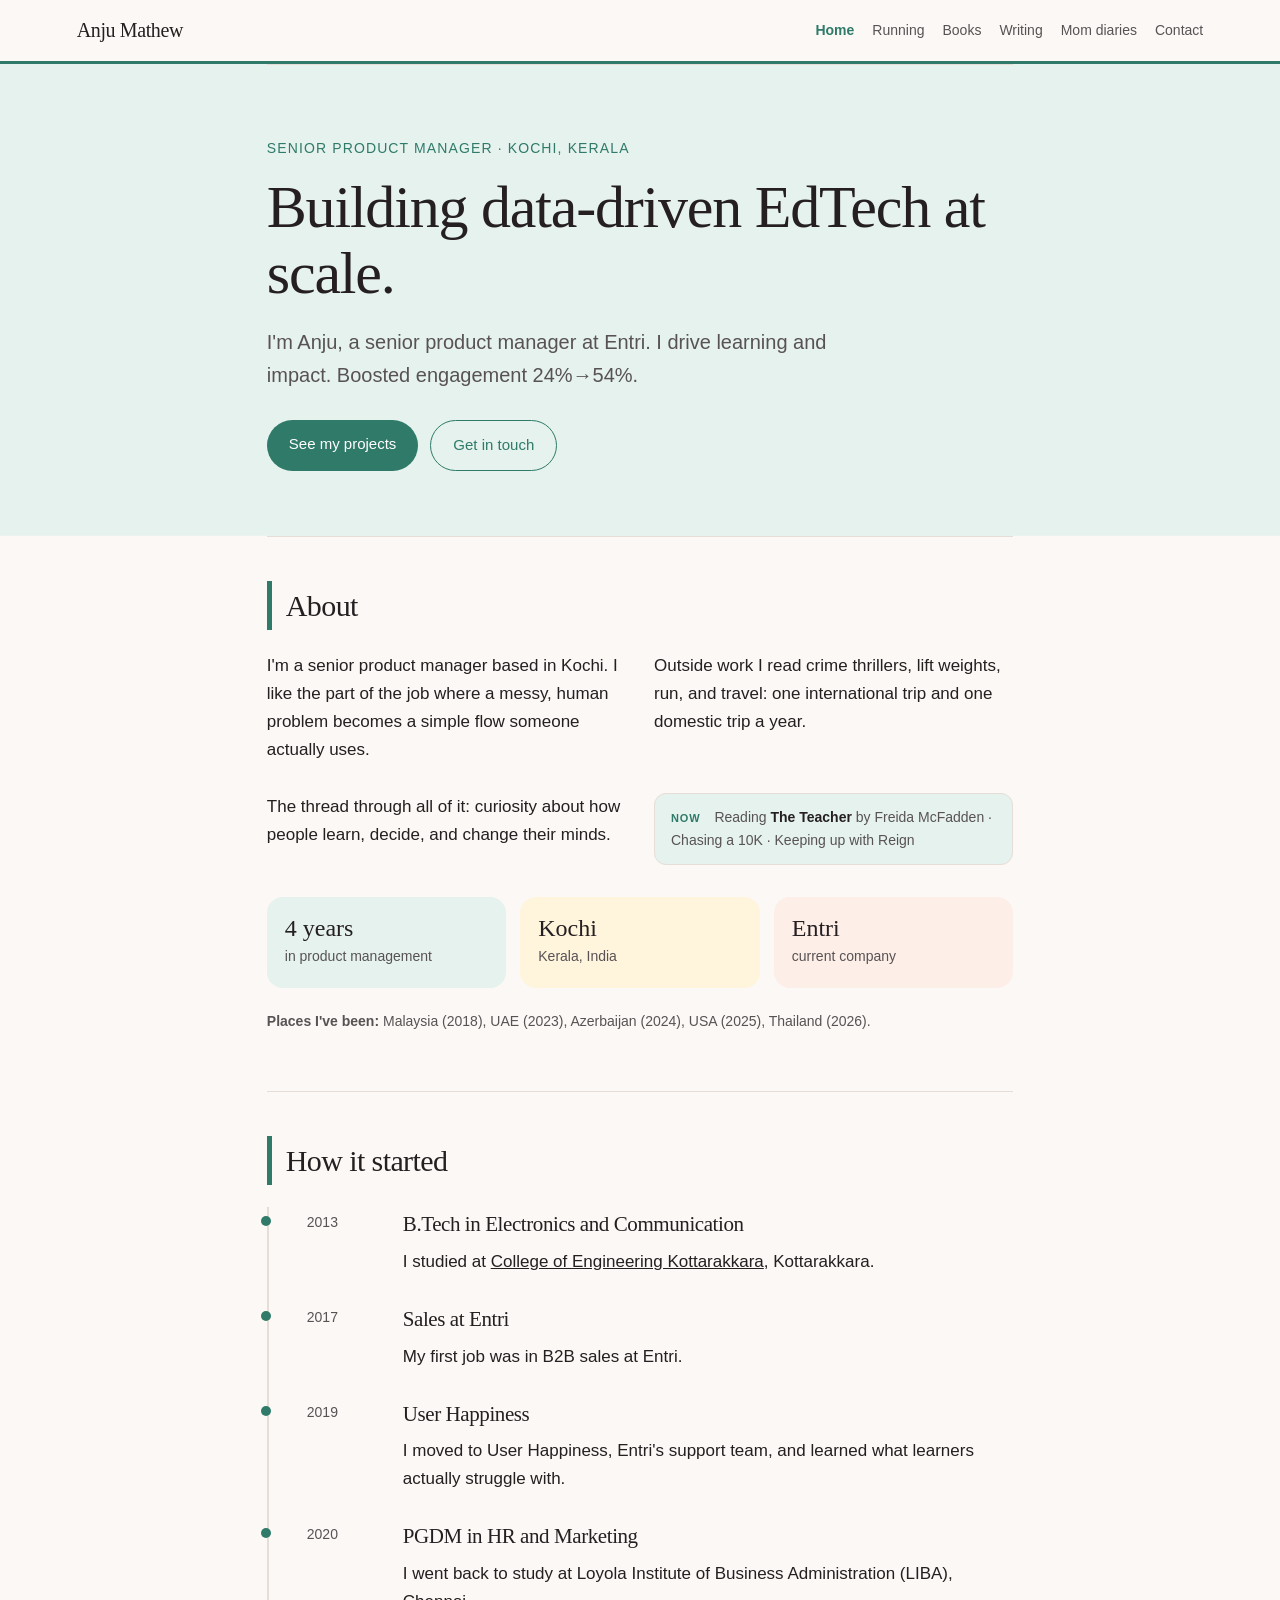
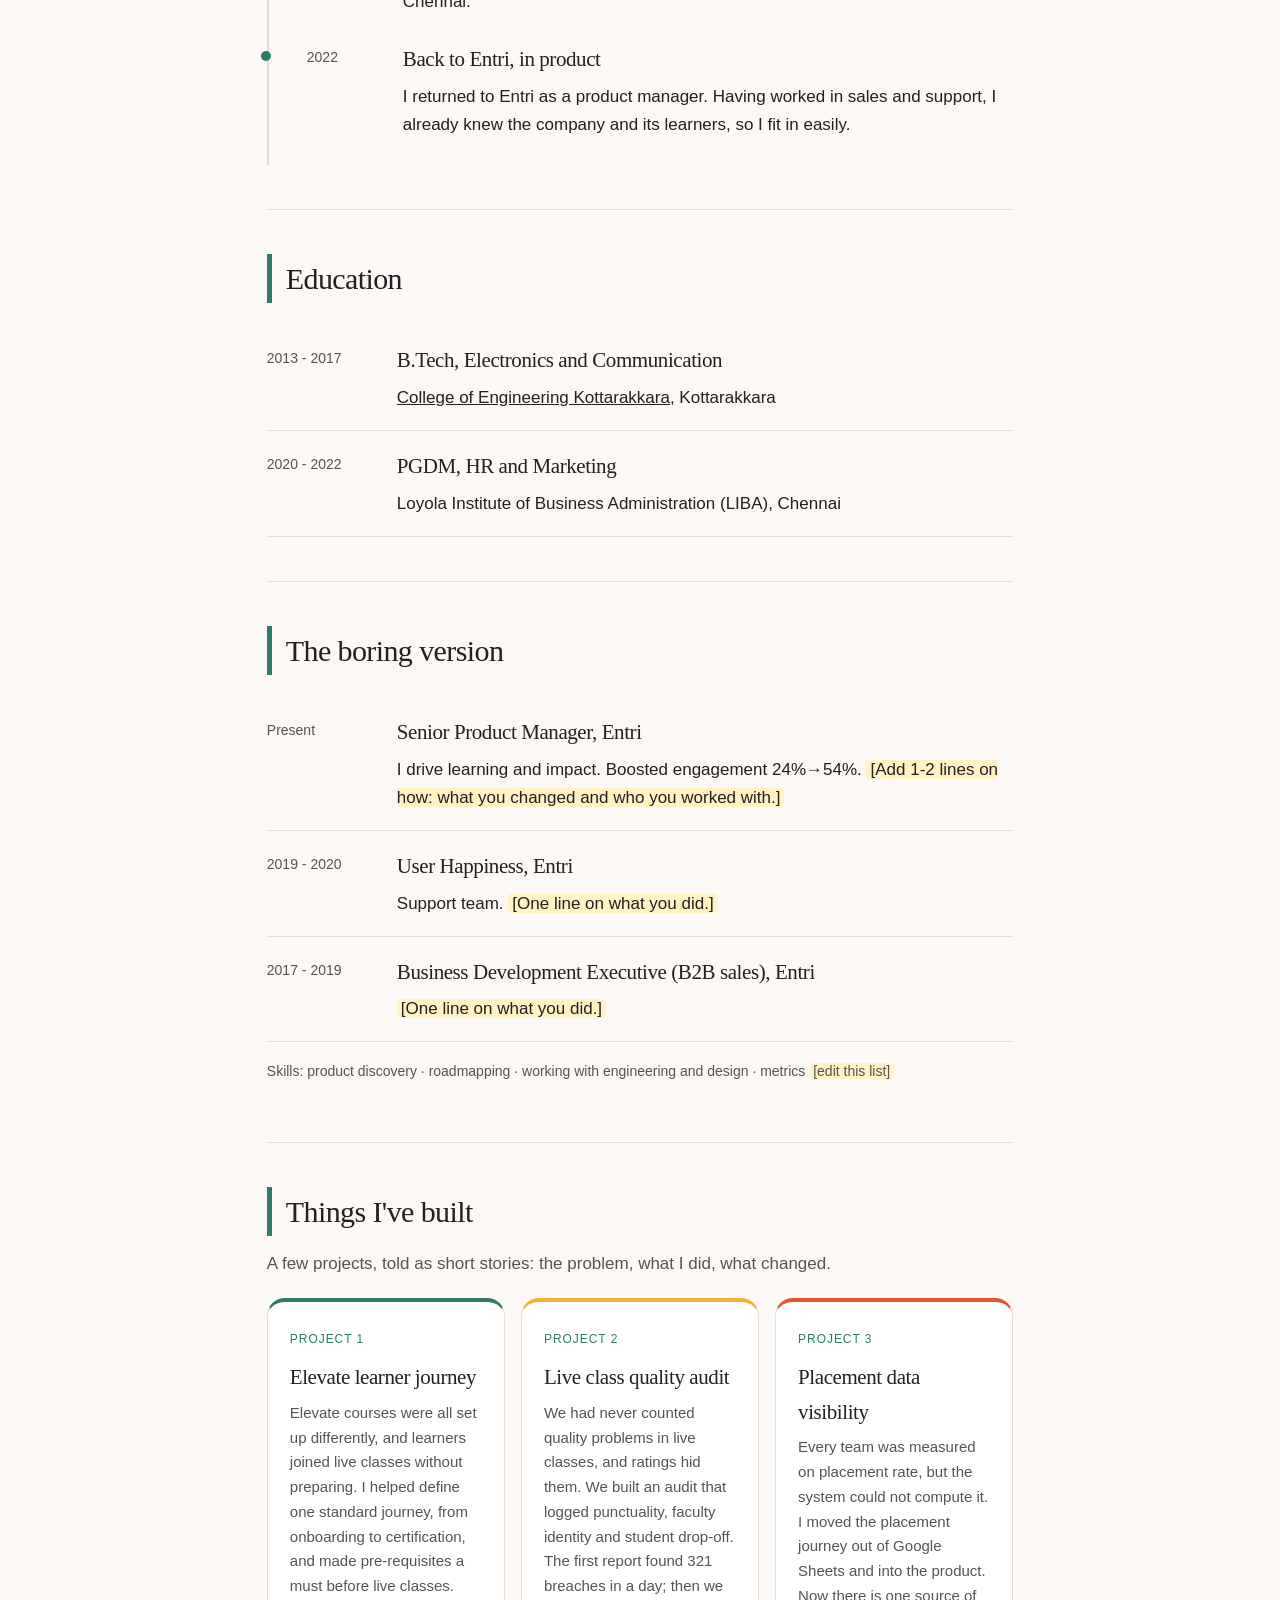
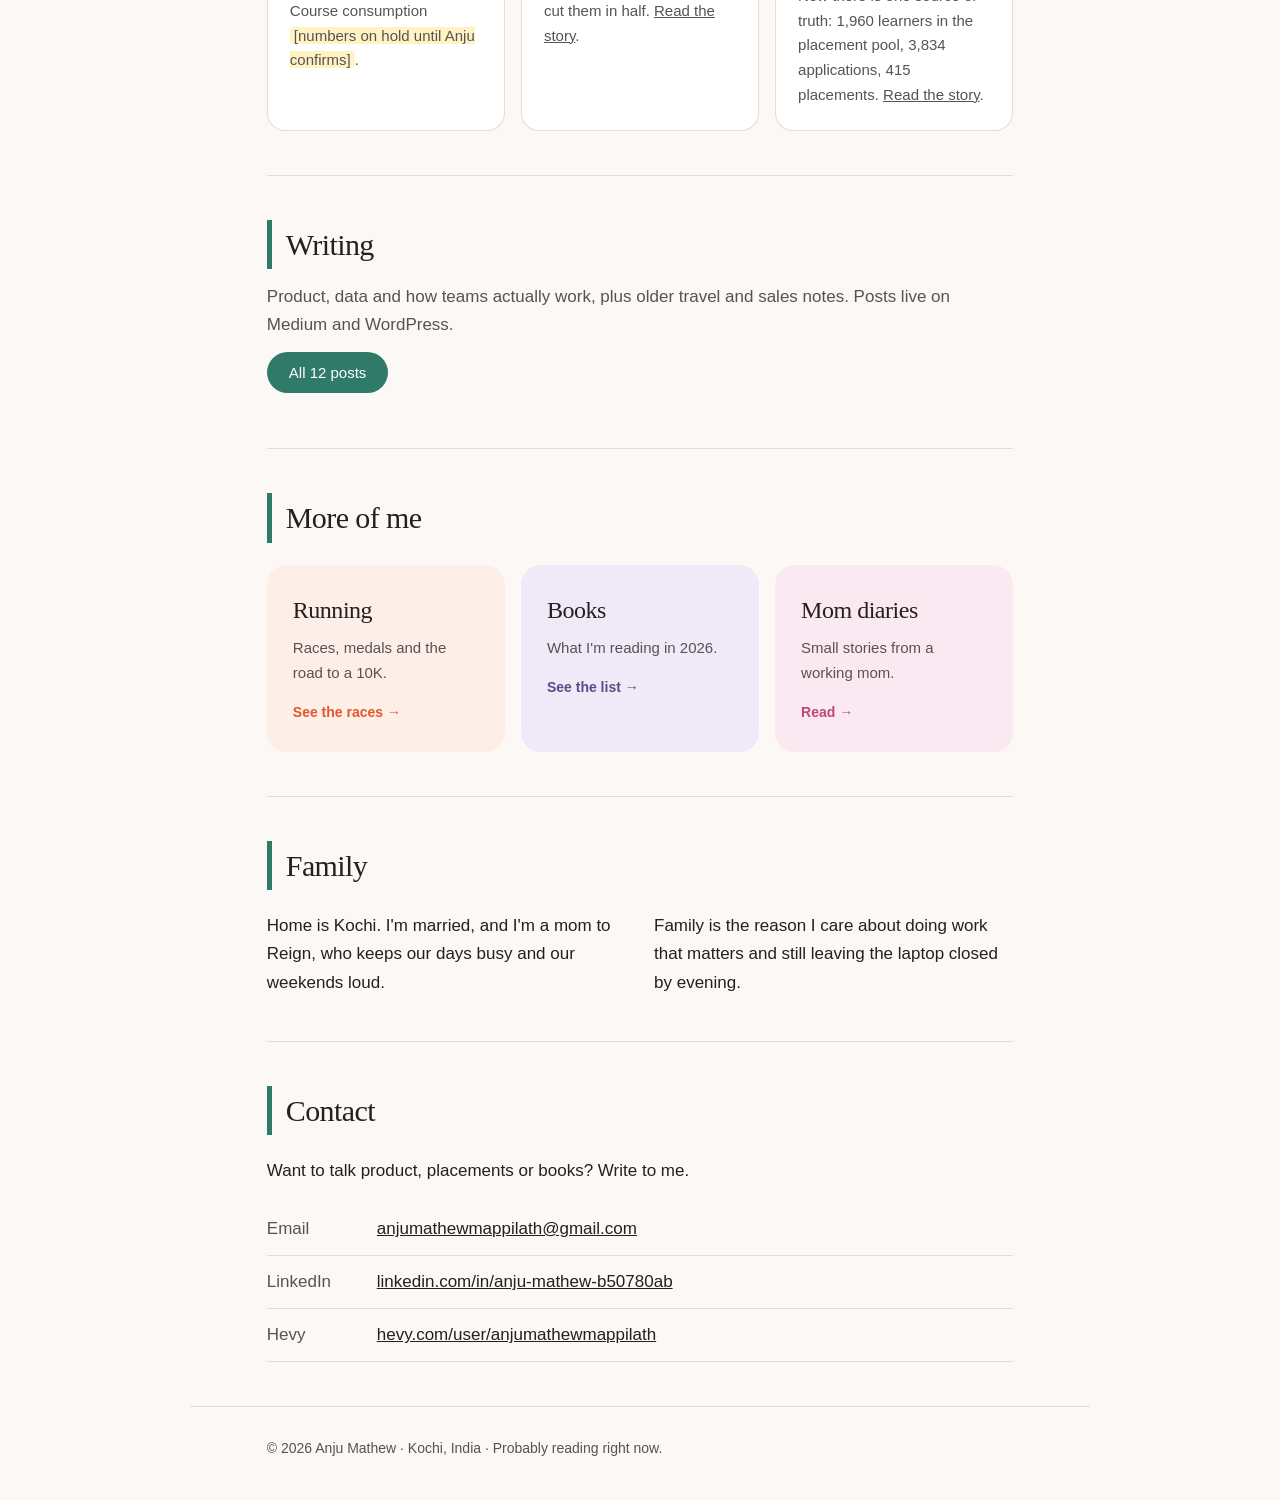
==== commit ad0db968: "Add Hevy link to contact section in index.html" ====
--- a/index.html
+++ b/index.html
@@ -83,6 +83,7 @@
 <ul class="links">
 <li><span>Email</span><a href="mailto:anjumathewmappilath@gmail.com">anjumathewmappilath@gmail.com</a></li>
 <li><span>LinkedIn</span><a href="https://www.linkedin.com/in/anju-mathew-b50780ab" target="_blank" rel="noopener">linkedin.com/in/anju-mathew-b50780ab</a></li>
+<li><span>Hevy</span><a href="https://hevy.com/user/anjumathewmappilath" target="_blank" rel="noopener">hevy.com/user/anjumathewmappilath</a></li>
 </ul></section>
 </main>
 <footer>&copy; 2026 Anju Mathew &middot; Kochi, India &middot; Probably reading right now.</footer>
--- a/style.css
+++ b/style.css
@@ -102,3 +102,8 @@
 .now{background:var(--tint);border:1px solid var(--line);border-radius:12px;padding:12px 16px;font-size:14px;color:var(--ink2);margin-top:12px}
 .now span{display:inline-block;margin-right:10px;font-weight:700;text-transform:uppercase;letter-spacing:.08em;font-size:11px;color:var(--accent)}
 .now em{font-style:normal;font-weight:600;color:var(--ink)}
+/* post thumbnails */
+.posts a{display:flex;gap:18px;align-items:center}
+.posts .ptext{flex:1;min-width:0}
+.posts .pimg{width:170px;height:112px;object-fit:cover;border-radius:12px;flex:none}
+@media(max-width:560px){.posts a{flex-direction:column;align-items:stretch}.posts .pimg{width:100%;height:160px}}
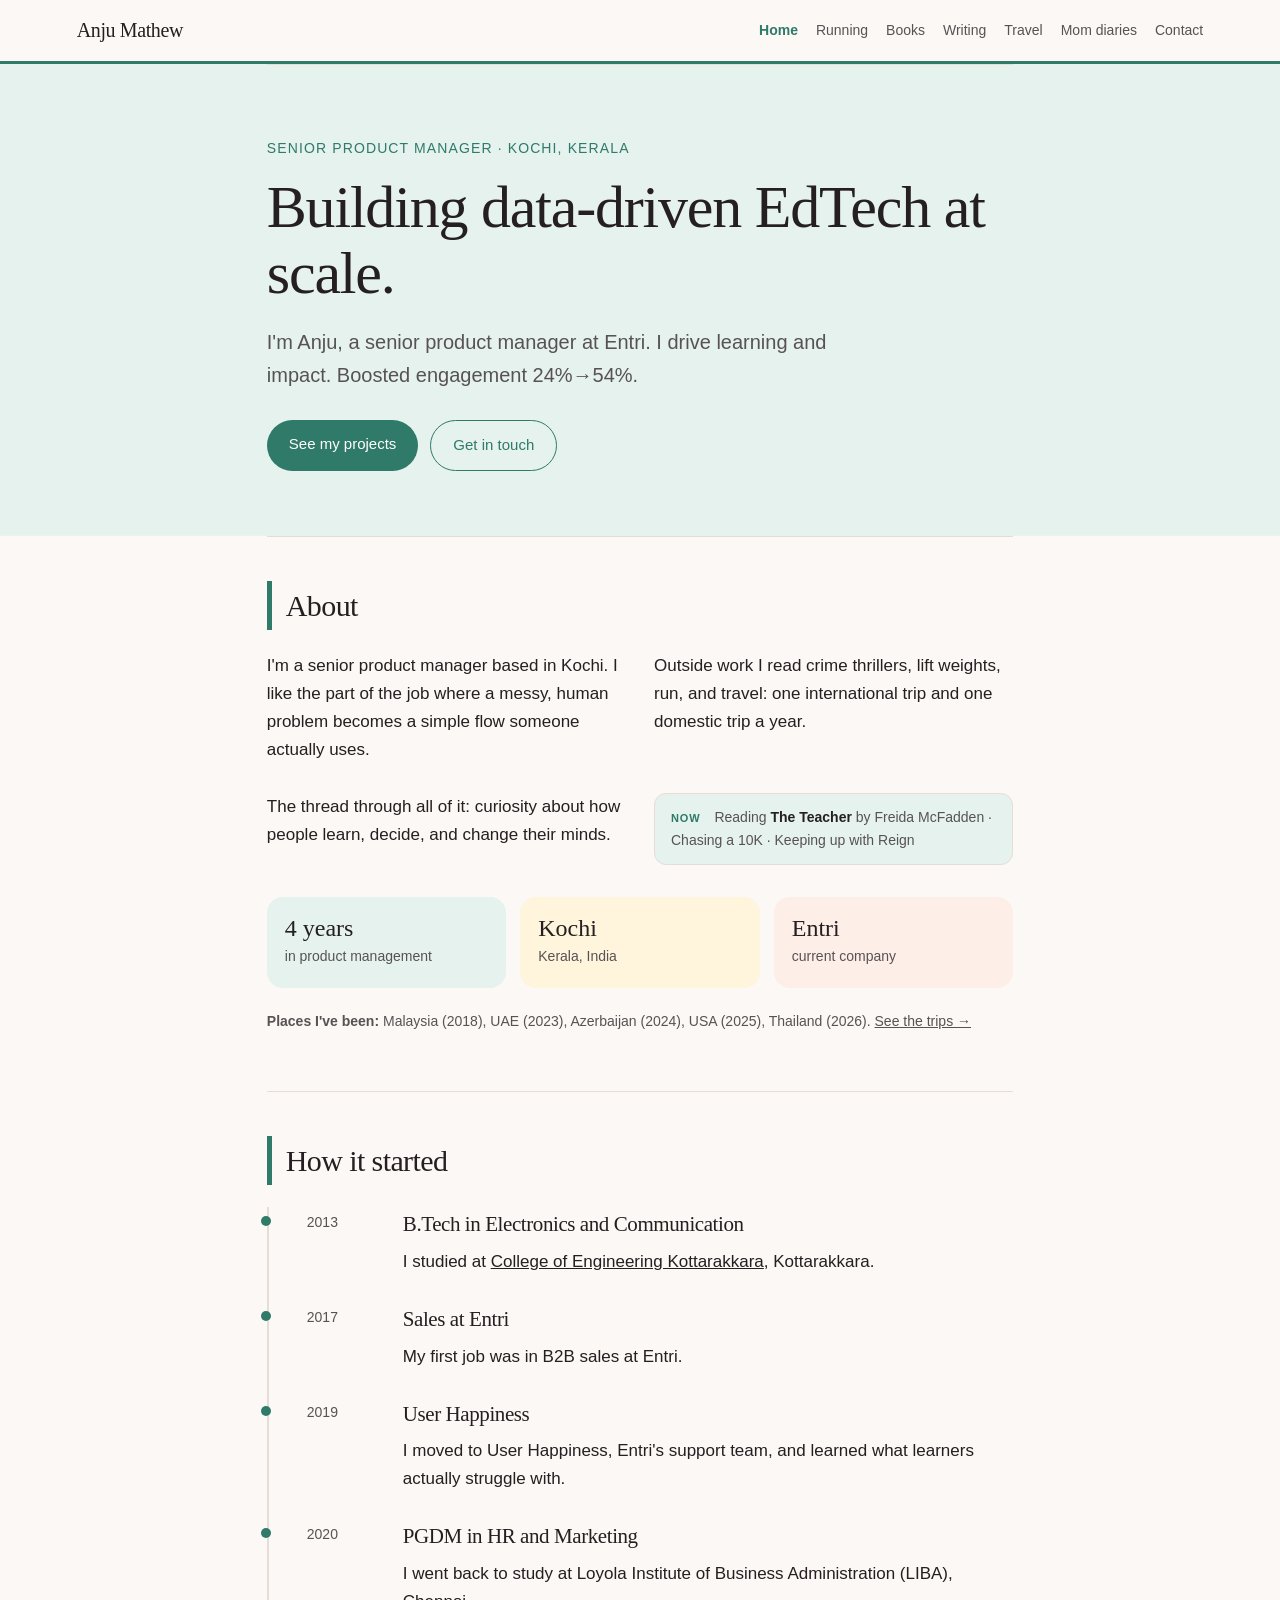
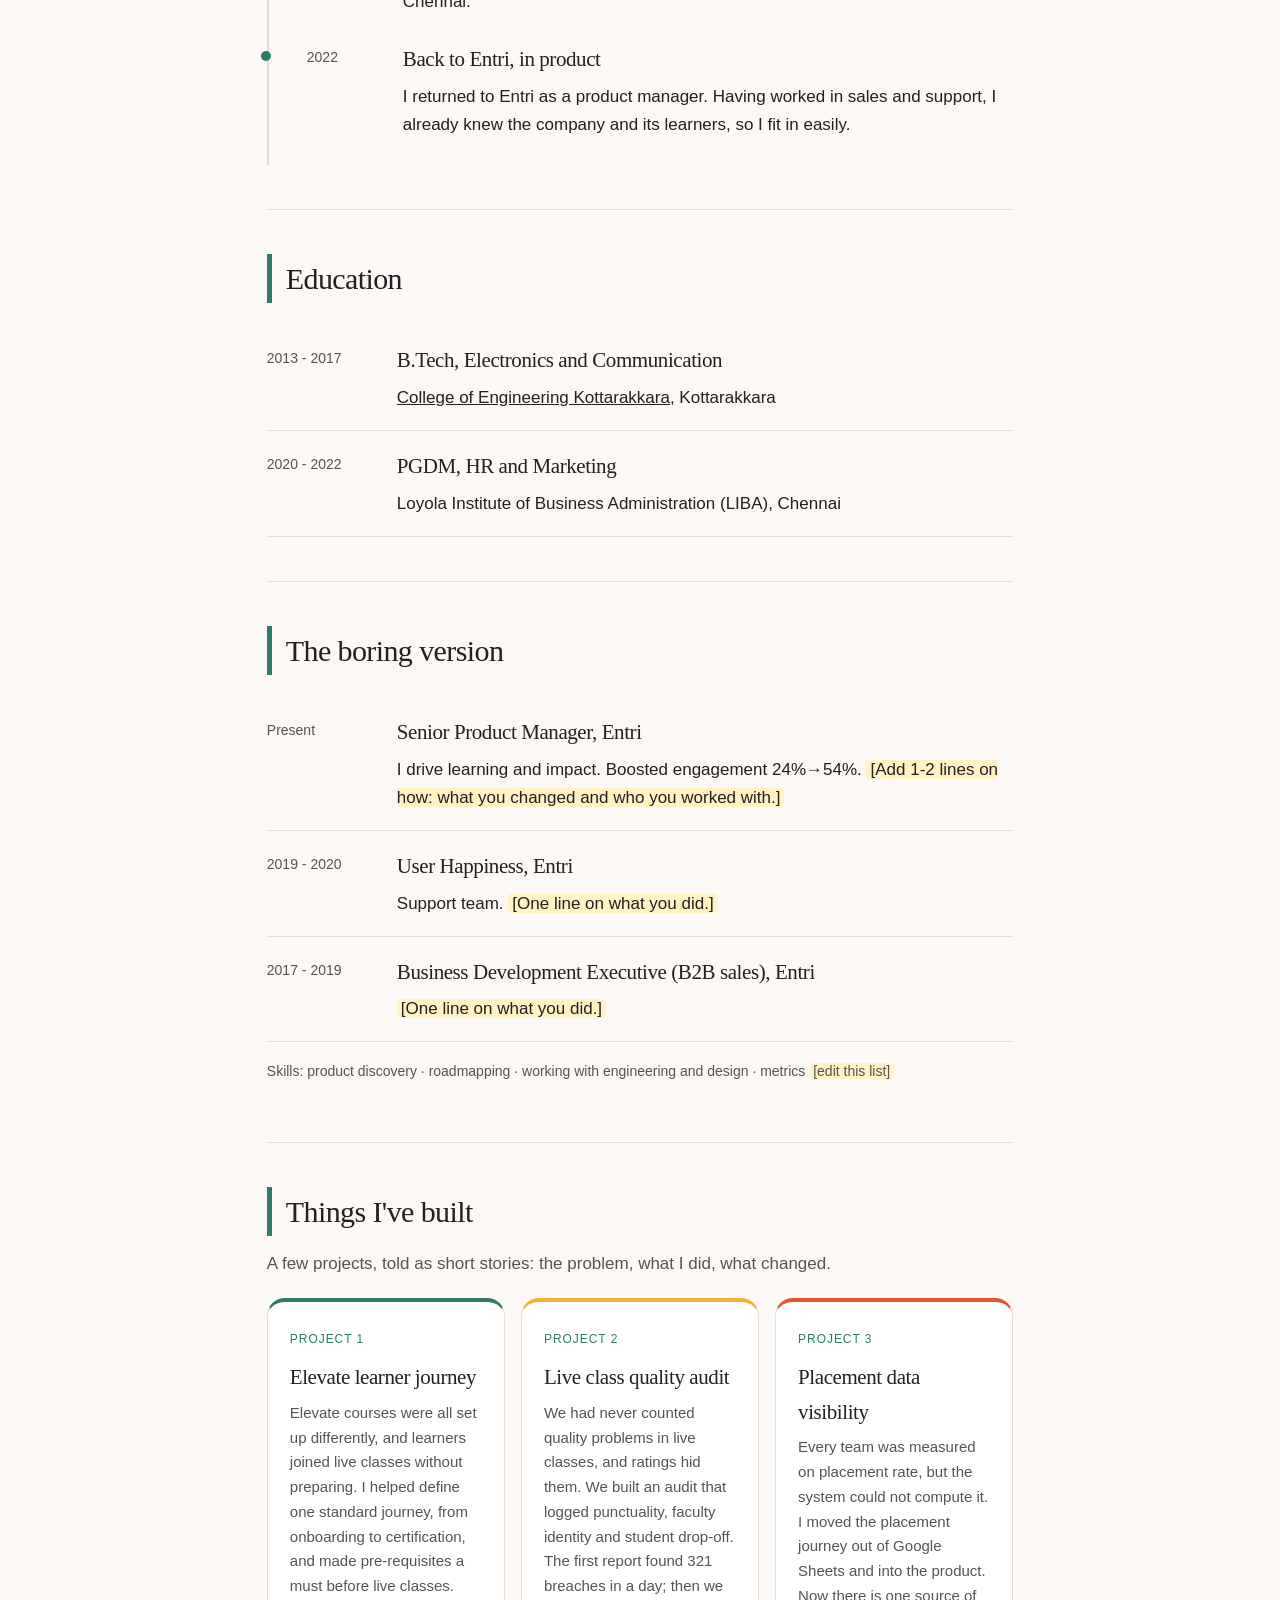
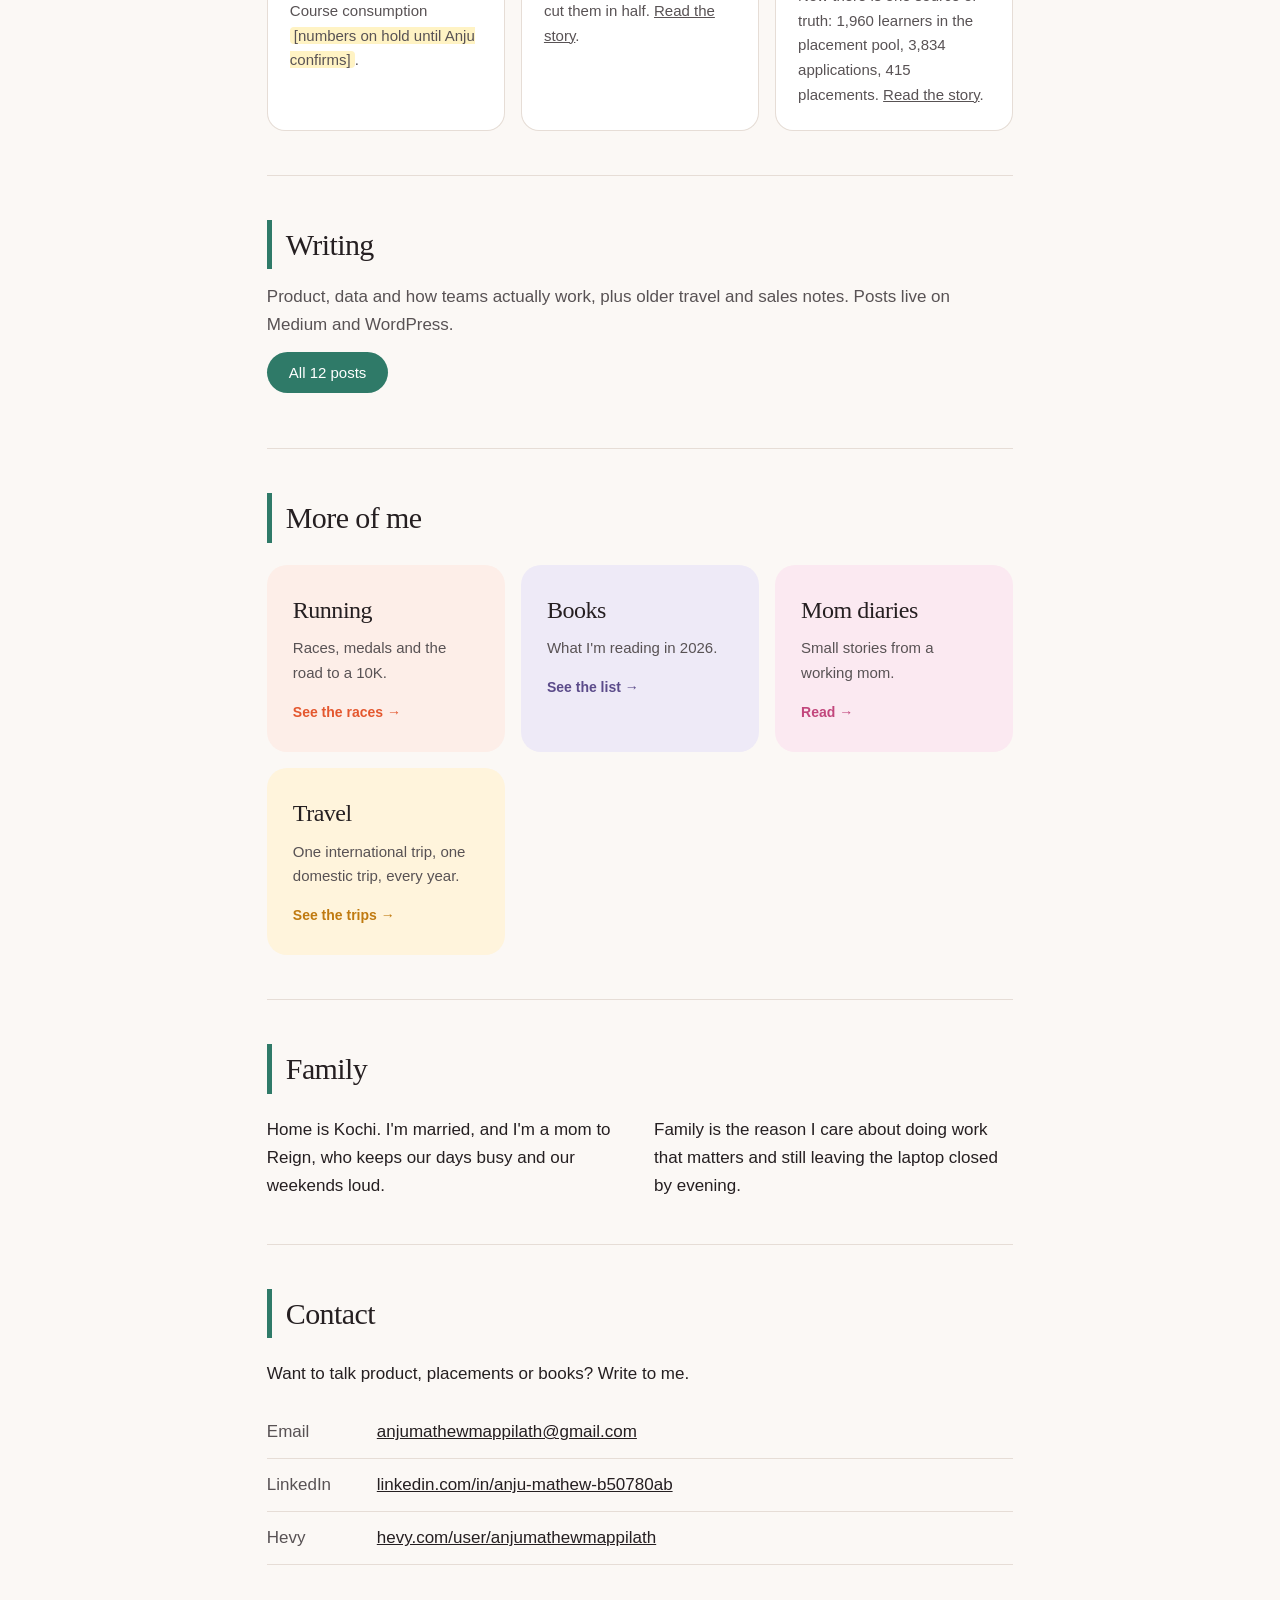
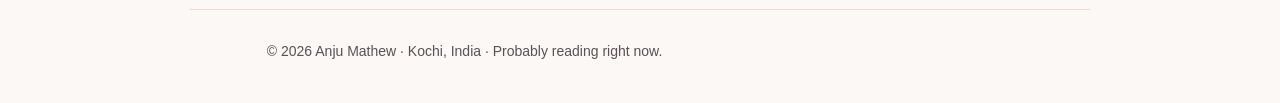
==== commit 0be6f64c: "Update travel section with link to trips Added a link to view travel trips in the travel section." ====
--- a/index.html
+++ b/index.html
@@ -6,7 +6,7 @@
 <link rel="stylesheet" href="style.css"></head>
 <body class="home">
 <header class="nav"><a class="logo" href="index.html">Anju Mathew</a>
-<nav><a href="" class=on>Home</a><a href="running/">Running</a><a href="books/">Books</a><a href="writing/">Writing</a><a href="diaries/">Mom diaries</a><a href="index.html#contact">Contact</a></nav></header>
+<nav><a href="" class=on>Home</a><a href="running/">Running</a><a href="books/">Books</a><a href="writing/">Writing</a><a href="travel/">Travel</a><a href="diaries/">Mom diaries</a><a href="index.html#contact">Contact</a></nav></header>
 <main id="top">
 <section class="hero">
 <p class="eyebrow">Senior product manager &middot; Kochi, Kerala</p>
@@ -27,7 +27,7 @@
 <li><b>Kochi</b><span>Kerala, India</span></li>
 <li><b>Entri</b><span>current company</span></li>
 </ul>
-<p class="small travel"><b>Places I've been:</b> Malaysia (2018), UAE (2023), Azerbaijan (2024), USA (2025), Thailand (2026).</p></section>
+<p class="small travel"><b>Places I've been:</b> Malaysia (2018), UAE (2023), Azerbaijan (2024), USA (2025), Thailand (2026). <a href="travel/">See the trips &rarr;</a></p></section>
 
 <section id="story"><h2>How it started</h2>
 <ol class="timeline">
@@ -70,6 +70,7 @@
 <a class="tile t1" href="running/"><h3>Running</h3><p>Races, medals and the road to a 10K.</p><span>See the races &rarr;</span></a>
 <a class="tile t2" href="books/"><h3>Books</h3><p>What I'm reading in 2026.</p><span>See the list &rarr;</span></a>
 <a class="tile t3" href="diaries/"><h3>Mom diaries</h3><p>Small stories from a working mom.</p><span>Read &rarr;</span></a>
+<a class="tile t5" href="travel/"><h3>Travel</h3><p>One international trip, one domestic trip, every year.</p><span>See the trips &rarr;</span></a>
 </div></section>
 
 <section id="family"><h2>Family</h2>
--- a/style.css
+++ b/style.css
@@ -107,3 +107,8 @@
 .posts .ptext{flex:1;min-width:0}
 .posts .pimg{width:170px;height:112px;object-fit:cover;border-radius:12px;flex:none}
 @media(max-width:560px){.posts a{flex-direction:column;align-items:stretch}.posts .pimg{width:100%;height:160px}}
+.tiles.one{grid-template-columns:1fr;margin:0 0 28px}
+
+/* travel page */
+body.travel{--accent:#c07a10;--tint:var(--sun-bg)}
+.tile.t5{background:var(--sun-bg)}.tile.t5 span{color:#c07a10}
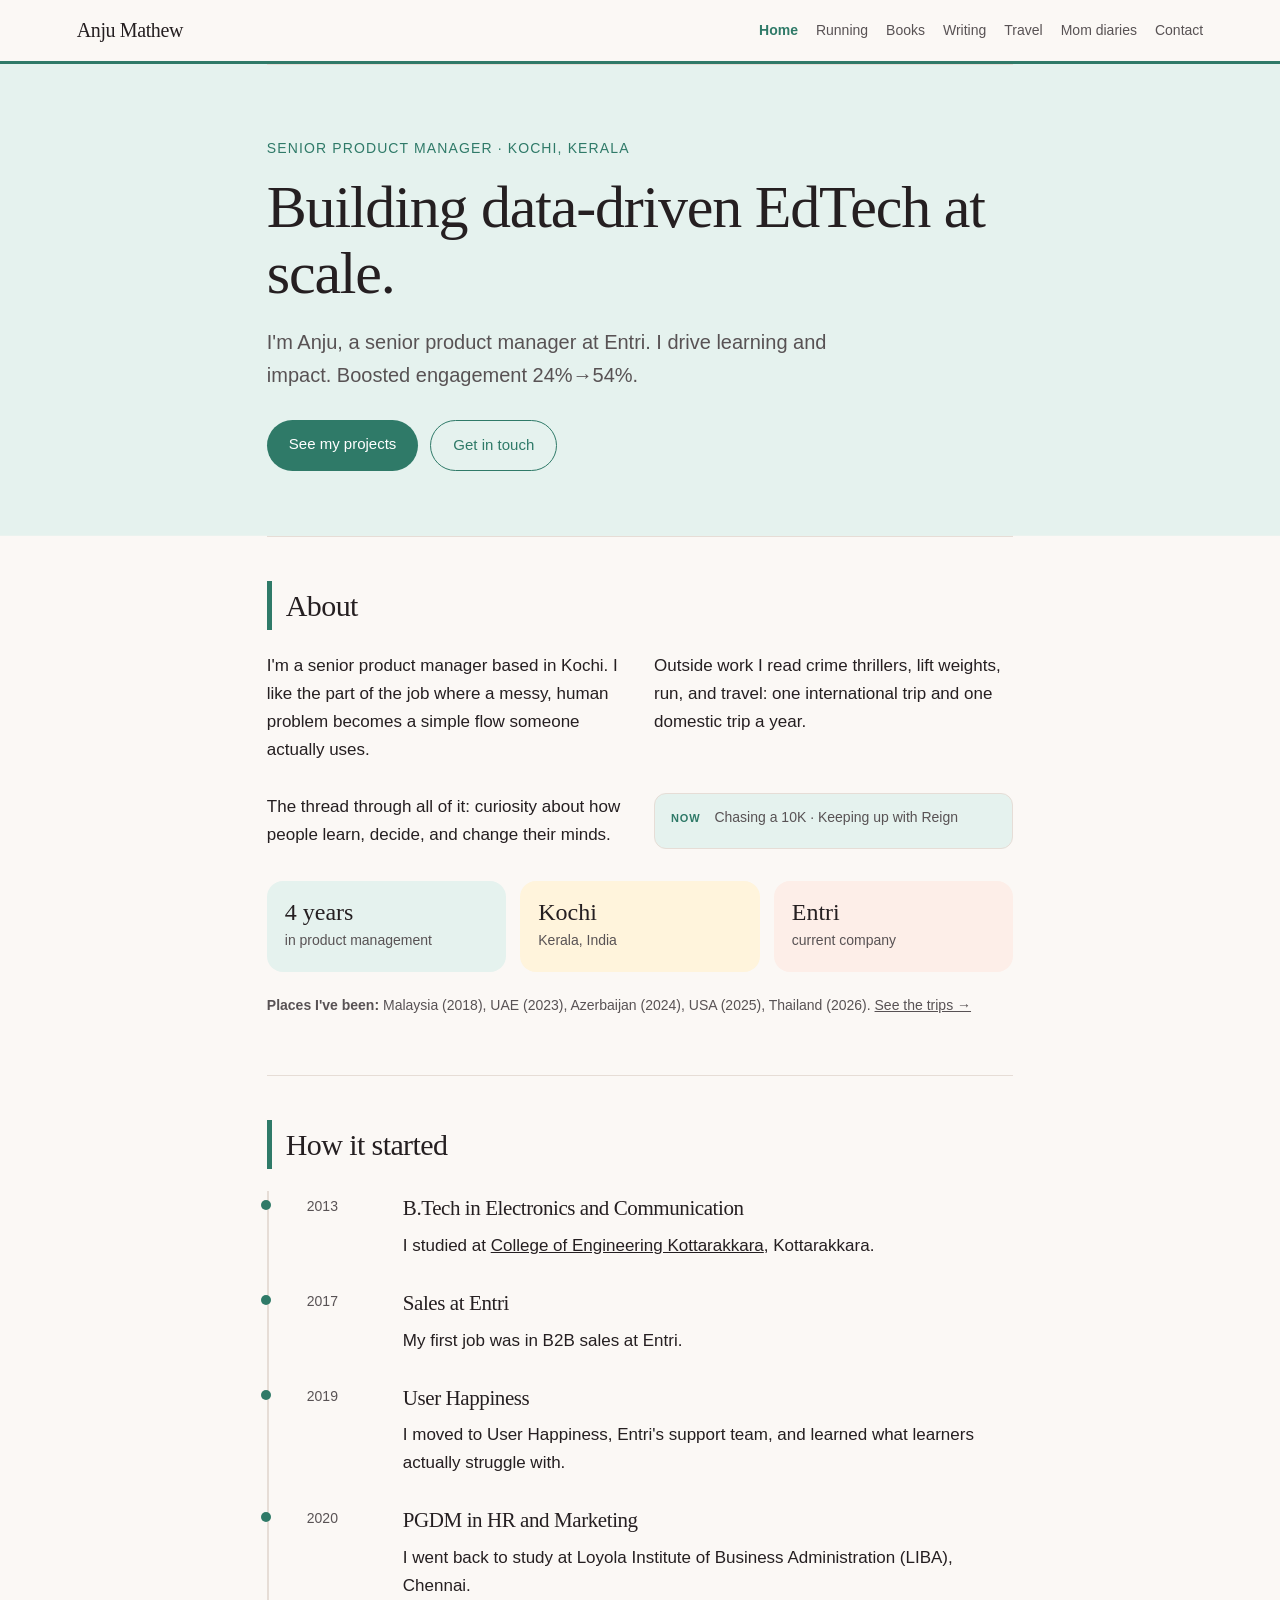
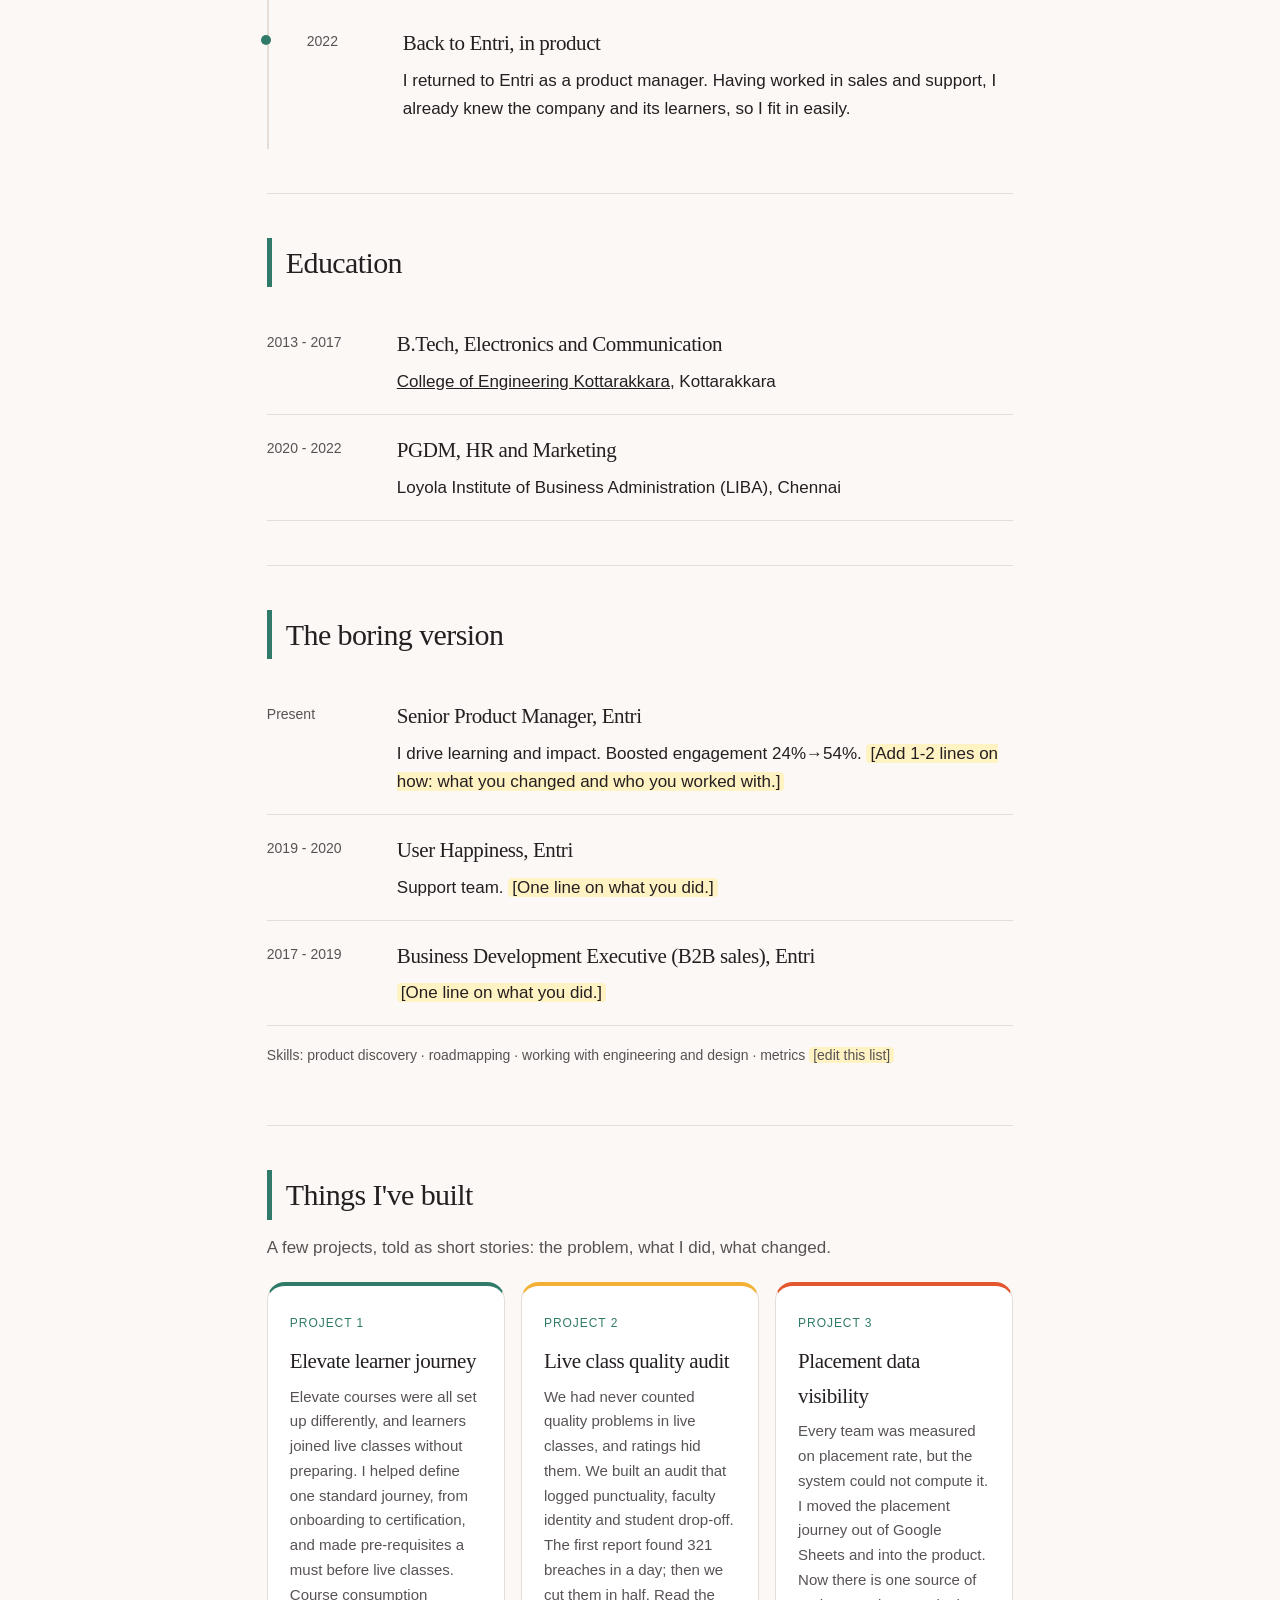
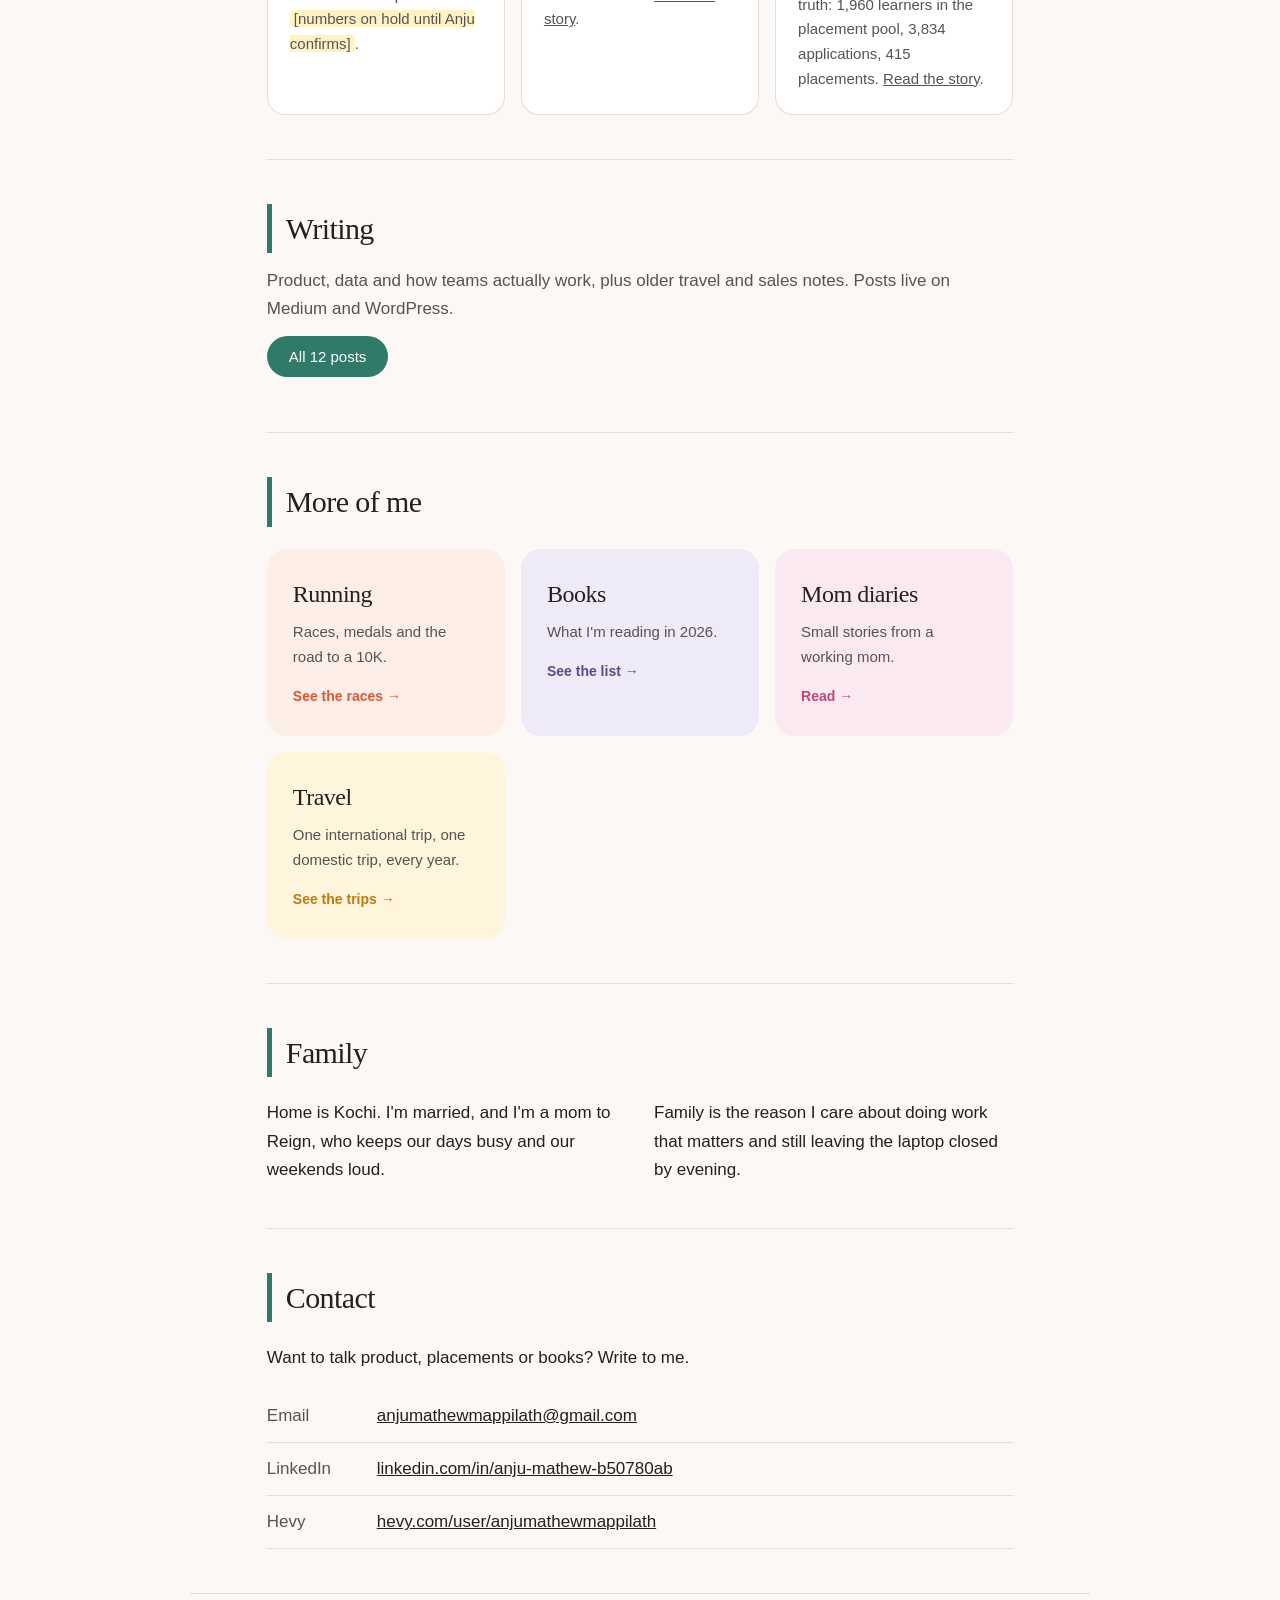
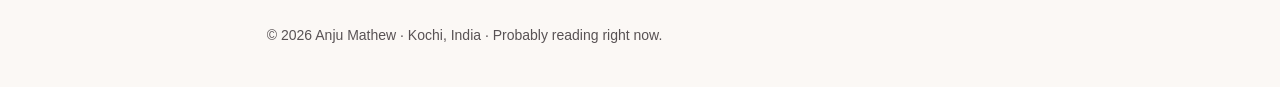
==== commit 5b85873b: "Now strip: finished The Teacher Removed the book title from the reading list in the now paragraph." ====
--- a/index.html
+++ b/index.html
@@ -20,7 +20,7 @@
 <p>I'm a senior product manager based in Kochi. I like the part of the job where a messy, human problem becomes a simple flow someone actually uses.</p>
 <p>Outside work I read crime thrillers, lift weights, run, and travel: one international trip and one domestic trip a year.</p>
 <p>The thread through all of it: curiosity about how people learn, decide, and change their minds.</p>
-<p class="now"><span>Now</span> Reading <em>The Teacher</em> by Freida McFadden &middot; Chasing a 10K &middot; Keeping up with Reign</p>
+<p class="now"><span>Now</span> Chasing a 10K &middot; Keeping up with Reign</p>
 </div>
 <ul class="facts">
 <li><b>4 years</b><span>in product management</span></li>
